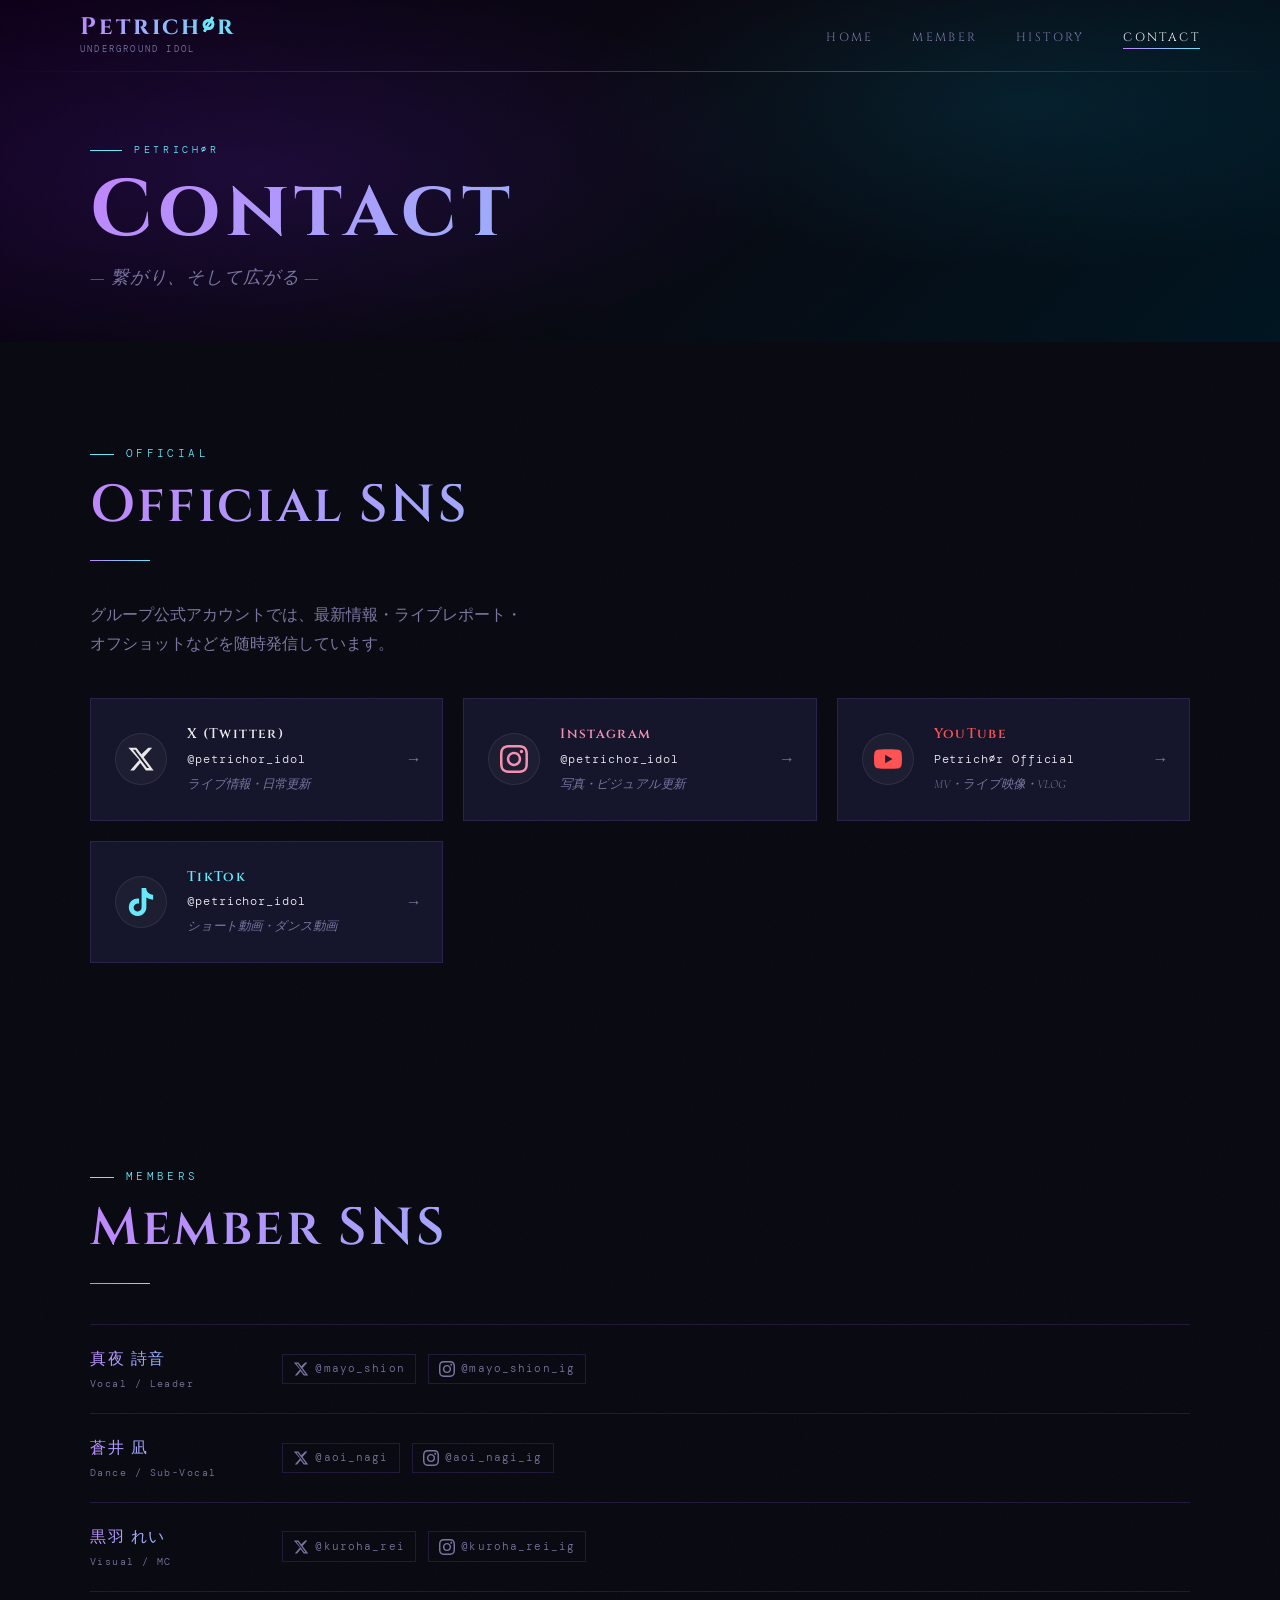
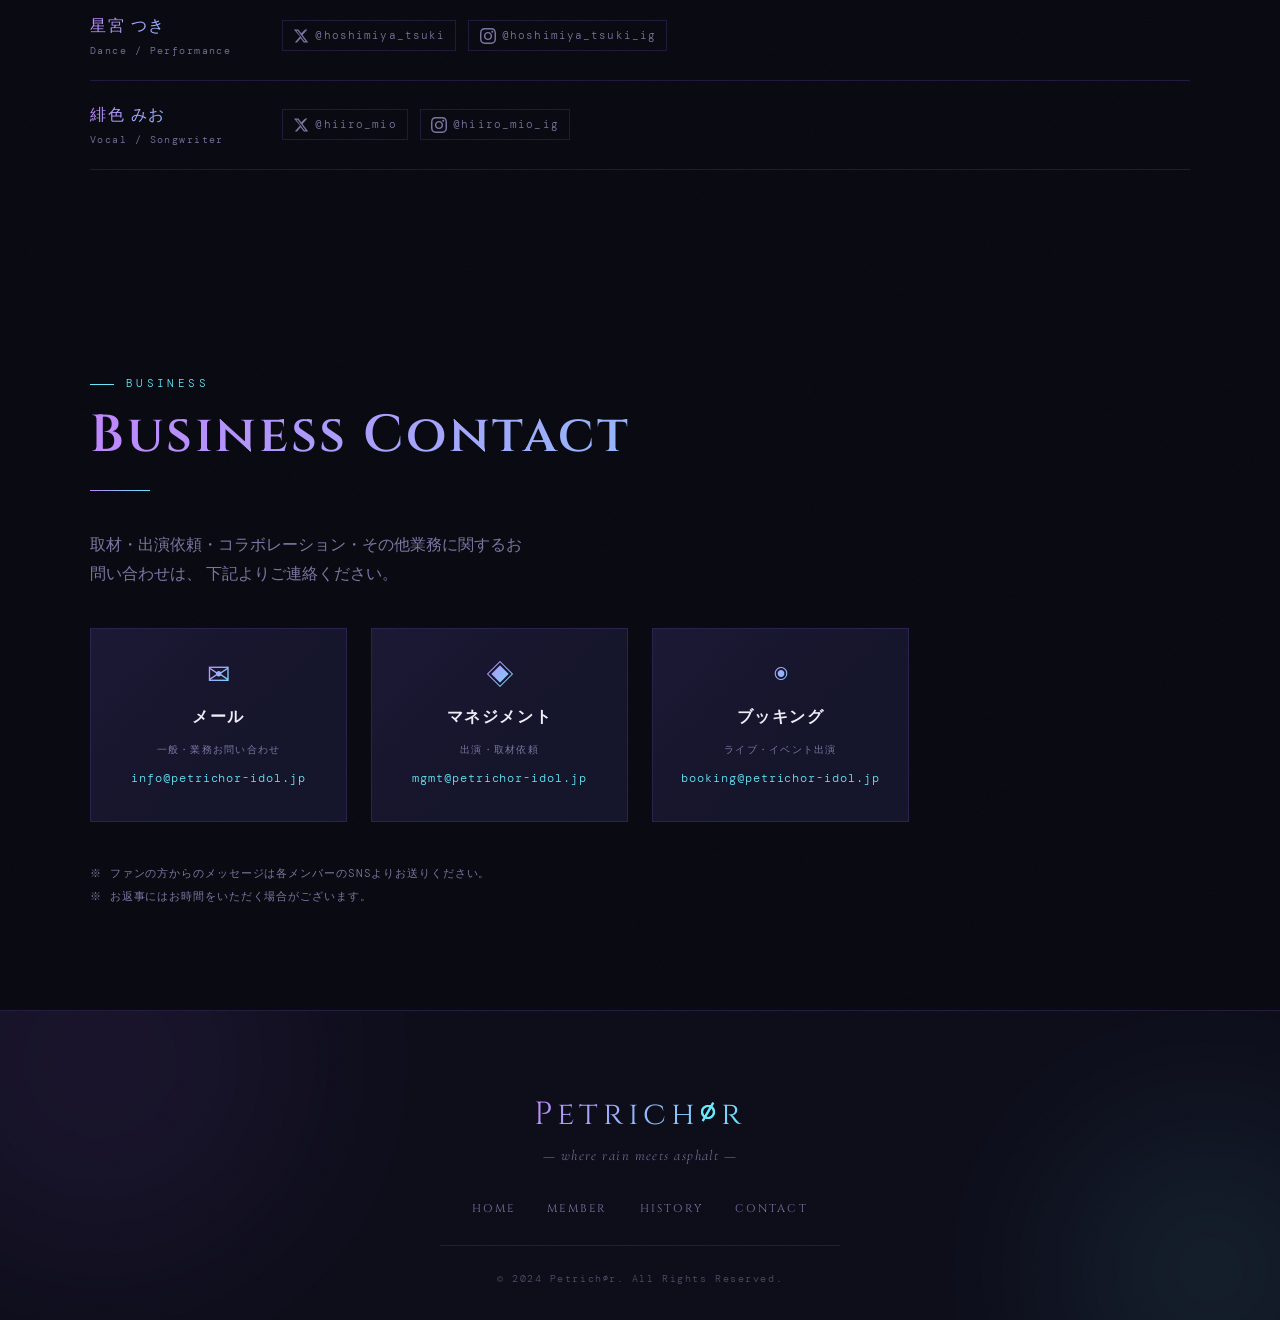
==== contact.html @ 3d7eb048 "Add files via upload" ====
<!DOCTYPE html>
<html lang="ja">
<head>
  <meta charset="UTF-8">
  <meta name="viewport" content="width=device-width, initial-scale=1.0">
  <title>CONTACT — Petrich∅r</title>
  <meta name="description" content="Petrich∅r 関係者SNS・連絡先ページ。">
  <link rel="stylesheet" href="style.css">
  <link rel="stylesheet" href="css/contact.css">
</head>
<body>

  <div id="preloader">
    <p class="preloader-logo">Petrich<span class="preloader-symbol">∅</span>r</p>
    <div class="preloader-bar-wrap"><div class="preloader-bar"></div></div>
  </div>

  <div id="scroll-progress" aria-hidden="true"></div>
  <div id="header-placeholder"></div>

  <!-- PAGE BANNER -->
  <section class="page-banner" aria-label="ページタイトル">
    <div class="page-banner-inner">
      <p class="page-banner-label">PETRICH∅R</p>
      <h1 class="page-banner-title">Contact</h1>
      <p class="page-banner-sub">— 繋がり、そして広がる —</p>
    </div>
  </section>

  <!-- ====================================================
       OFFICIAL SNS
  ===================================================== -->
  <section class="section" id="official-sns" aria-label="公式SNS">
    <div class="section-inner">
      <div class="section-label" data-reveal>OFFICIAL</div>
      <h2 class="section-title" data-reveal>Official SNS</h2>
      <div class="section-divider" data-reveal></div>
      <p class="section-desc" data-reveal>
        グループ公式アカウントでは、最新情報・ライブレポート・
        オフショットなどを随時発信しています。
      </p>

      <div class="sns-grid" data-reveal data-stagger="0.1">

        <!-- X (Twitter) -->
        <a class="sns-card sns-card--x" href="#" target="_blank" rel="noopener noreferrer"
           aria-label="公式X(Twitter)アカウントを開く" data-reveal-child>
          <div class="sns-icon">
            <svg viewBox="0 0 24 24" width="28" height="28" fill="currentColor">
              <path d="M18.244 2.25h3.308l-7.227 8.26 8.502 11.24H16.17l-4.714-6.231-5.401 6.231H2.744l7.73-8.835L1.254 2.25H8.08l4.262 5.635zm-1.161 17.52h1.833L7.084 4.126H5.117z"/>
            </svg>
          </div>
          <div class="sns-info">
            <p class="sns-platform">X (Twitter)</p>
            <p class="sns-handle">@petrichor_idol</p>
            <p class="sns-desc">ライブ情報・日常更新</p>
          </div>
          <div class="sns-arrow">→</div>
        </a>

        <!-- Instagram -->
        <a class="sns-card sns-card--ig" href="#" target="_blank" rel="noopener noreferrer"
           aria-label="公式Instagramアカウントを開く" data-reveal-child>
          <div class="sns-icon">
            <svg viewBox="0 0 24 24" width="28" height="28" fill="currentColor">
              <path d="M12 2.163c3.204 0 3.584.012 4.85.07 3.252.148 4.771 1.691 4.919 4.919.058 1.265.069 1.645.069 4.849 0 3.205-.012 3.584-.069 4.849-.149 3.225-1.664 4.771-4.919 4.919-1.266.058-1.644.07-4.85.07-3.204 0-3.584-.012-4.849-.07-3.26-.149-4.771-1.699-4.919-4.92-.058-1.265-.07-1.644-.07-4.849 0-3.204.013-3.583.07-4.849.149-3.227 1.664-4.771 4.919-4.919 1.266-.057 1.645-.069 4.849-.069zm0-2.163c-3.259 0-3.667.014-4.947.072-4.358.2-6.78 2.618-6.98 6.98-.059 1.281-.073 1.689-.073 4.948 0 3.259.014 3.668.072 4.948.2 4.358 2.618 6.78 6.98 6.98 1.281.058 1.689.072 4.948.072 3.259 0 3.668-.014 4.948-.072 4.354-.2 6.782-2.618 6.979-6.98.059-1.28.073-1.689.073-4.948 0-3.259-.014-3.667-.072-4.947-.196-4.354-2.617-6.78-6.979-6.98-1.281-.059-1.69-.073-4.949-.073zm0 5.838c-3.403 0-6.162 2.759-6.162 6.162s2.759 6.163 6.162 6.163 6.162-2.759 6.162-6.163c0-3.403-2.759-6.162-6.162-6.162zm0 10.162c-2.209 0-4-1.79-4-4 0-2.209 1.791-4 4-4s4 1.791 4 4c0 2.21-1.791 4-4 4zm6.406-11.845c-.796 0-1.441.645-1.441 1.44s.645 1.44 1.441 1.44c.795 0 1.439-.645 1.439-1.44s-.644-1.44-1.439-1.44z"/>
            </svg>
          </div>
          <div class="sns-info">
            <p class="sns-platform">Instagram</p>
            <p class="sns-handle">@petrichor_idol</p>
            <p class="sns-desc">写真・ビジュアル更新</p>
          </div>
          <div class="sns-arrow">→</div>
        </a>

        <!-- YouTube -->
        <a class="sns-card sns-card--yt" href="#" target="_blank" rel="noopener noreferrer"
           aria-label="公式YouTubeチャンネルを開く" data-reveal-child>
          <div class="sns-icon">
            <svg viewBox="0 0 24 24" width="28" height="28" fill="currentColor">
              <path d="M23.498 6.186a3.016 3.016 0 0 0-2.122-2.136C19.505 3.545 12 3.545 12 3.545s-7.505 0-9.377.505A3.017 3.017 0 0 0 .502 6.186C0 8.07 0 12 0 12s0 3.93.502 5.814a3.016 3.016 0 0 0 2.122 2.136c1.871.505 9.376.505 9.376.505s7.505 0 9.377-.505a3.015 3.015 0 0 0 2.122-2.136C24 15.93 24 12 24 12s0-3.93-.502-5.814zM9.545 15.568V8.432L15.818 12l-6.273 3.568z"/>
            </svg>
          </div>
          <div class="sns-info">
            <p class="sns-platform">YouTube</p>
            <p class="sns-handle">Petrich∅r Official</p>
            <p class="sns-desc">MV・ライブ映像・VLOG</p>
          </div>
          <div class="sns-arrow">→</div>
        </a>

        <!-- TikTok -->
        <a class="sns-card sns-card--tt" href="#" target="_blank" rel="noopener noreferrer"
           aria-label="公式TikTokアカウントを開く" data-reveal-child>
          <div class="sns-icon">
            <svg viewBox="0 0 24 24" width="28" height="28" fill="currentColor">
              <path d="M12.525.02c1.31-.02 2.61-.01 3.91-.02.08 1.53.63 3.09 1.75 4.17 1.12 1.11 2.7 1.62 4.24 1.79v4.03c-1.44-.05-2.89-.35-4.2-.97-.57-.26-1.1-.59-1.62-.93-.01 2.92.01 5.84-.02 8.75-.08 1.4-.54 2.79-1.35 3.94-1.31 1.92-3.58 3.17-5.91 3.21-1.43.08-2.86-.31-4.08-1.03-2.02-1.19-3.44-3.37-3.65-5.71-.02-.5-.03-1-.01-1.49.18-1.9 1.12-3.72 2.58-4.96 1.66-1.44 3.98-2.13 6.15-1.72.02 1.48-.04 2.96-.04 4.44-.99-.32-2.15-.23-3.02.37-.63.41-1.11 1.04-1.36 1.75-.21.51-.15 1.07-.14 1.61.24 1.64 1.82 3.02 3.5 2.87 1.12-.01 2.19-.66 2.77-1.61.19-.33.4-.67.41-1.06.1-1.79.06-3.57.07-5.36.01-4.03-.01-8.05.02-12.07z"/>
            </svg>
          </div>
          <div class="sns-info">
            <p class="sns-platform">TikTok</p>
            <p class="sns-handle">@petrichor_idol</p>
            <p class="sns-desc">ショート動画・ダンス動画</p>
          </div>
          <div class="sns-arrow">→</div>
        </a>

      </div>
    </div>
  </section>

  <!-- ====================================================
       MEMBER SNS
  ===================================================== -->
  <section class="section section--dark" id="member-sns" aria-label="メンバーSNS">
    <div class="section-inner">
      <div class="section-label" data-reveal>MEMBERS</div>
      <h2 class="section-title" data-reveal>Member SNS</h2>
      <div class="section-divider" data-reveal></div>

      <div class="member-sns-list" data-reveal data-stagger="0.07">

        <div class="member-sns-row" data-reveal-child>
          <div class="member-sns-name">
            <p class="member-sns-jp">真夜 詩音</p>
            <p class="member-sns-role font-mono text-muted">Vocal / Leader</p>
          </div>
          <div class="member-sns-links">
            <a href="#" target="_blank" rel="noopener" class="member-sns-link member-sns-link--x" aria-label="真夜詩音 X">
              <svg viewBox="0 0 24 24" width="16" height="16" fill="currentColor"><path d="M18.244 2.25h3.308l-7.227 8.26 8.502 11.24H16.17l-4.714-6.231-5.401 6.231H2.744l7.73-8.835L1.254 2.25H8.08l4.262 5.635zm-1.161 17.52h1.833L7.084 4.126H5.117z"/></svg>
              @mayo_shion
            </a>
            <a href="#" target="_blank" rel="noopener" class="member-sns-link member-sns-link--ig" aria-label="真夜詩音 Instagram">
              <svg viewBox="0 0 24 24" width="16" height="16" fill="currentColor"><path d="M12 2.163c3.204 0 3.584.012 4.85.07 3.252.148 4.771 1.691 4.919 4.919.058 1.265.069 1.645.069 4.849 0 3.205-.012 3.584-.069 4.849-.149 3.225-1.664 4.771-4.919 4.919-1.266.058-1.644.07-4.85.07-3.204 0-3.584-.012-4.849-.07-3.26-.149-4.771-1.699-4.919-4.92-.058-1.265-.07-1.644-.07-4.849 0-3.204.013-3.583.07-4.849.149-3.227 1.664-4.771 4.919-4.919 1.266-.057 1.645-.069 4.849-.069zm0-2.163c-3.259 0-3.667.014-4.947.072-4.358.2-6.78 2.618-6.98 6.98-.059 1.281-.073 1.689-.073 4.948 0 3.259.014 3.668.072 4.948.2 4.358 2.618 6.78 6.98 6.98 1.281.058 1.689.072 4.948.072 3.259 0 3.668-.014 4.948-.072 4.354-.2 6.782-2.618 6.979-6.98.059-1.28.073-1.689.073-4.948 0-3.259-.014-3.667-.072-4.947-.196-4.354-2.617-6.78-6.979-6.98-1.281-.059-1.69-.073-4.949-.073zm0 5.838c-3.403 0-6.162 2.759-6.162 6.162s2.759 6.163 6.162 6.163 6.162-2.759 6.162-6.163c0-3.403-2.759-6.162-6.162-6.162zm0 10.162c-2.209 0-4-1.79-4-4 0-2.209 1.791-4 4-4s4 1.791 4 4c0 2.21-1.791 4-4 4zm6.406-11.845c-.796 0-1.441.645-1.441 1.44s.645 1.44 1.441 1.44c.795 0 1.439-.645 1.439-1.44s-.644-1.44-1.439-1.44z"/></svg>
              @mayo_shion_ig
            </a>
          </div>
        </div>

        <div class="member-sns-row" data-reveal-child>
          <div class="member-sns-name">
            <p class="member-sns-jp">蒼井 凪</p>
            <p class="member-sns-role font-mono text-muted">Dance / Sub-Vocal</p>
          </div>
          <div class="member-sns-links">
            <a href="#" target="_blank" rel="noopener" class="member-sns-link member-sns-link--x" aria-label="蒼井凪 X">
              <svg viewBox="0 0 24 24" width="16" height="16" fill="currentColor"><path d="M18.244 2.25h3.308l-7.227 8.26 8.502 11.24H16.17l-4.714-6.231-5.401 6.231H2.744l7.73-8.835L1.254 2.25H8.08l4.262 5.635zm-1.161 17.52h1.833L7.084 4.126H5.117z"/></svg>
              @aoi_nagi
            </a>
            <a href="#" target="_blank" rel="noopener" class="member-sns-link member-sns-link--ig" aria-label="蒼井凪 Instagram">
              <svg viewBox="0 0 24 24" width="16" height="16" fill="currentColor"><path d="M12 2.163c3.204 0 3.584.012 4.85.07 3.252.148 4.771 1.691 4.919 4.919.058 1.265.069 1.645.069 4.849 0 3.205-.012 3.584-.069 4.849-.149 3.225-1.664 4.771-4.919 4.919-1.266.058-1.644.07-4.85.07-3.204 0-3.584-.012-4.849-.07-3.26-.149-4.771-1.699-4.919-4.92-.058-1.265-.07-1.644-.07-4.849 0-3.204.013-3.583.07-4.849.149-3.227 1.664-4.771 4.919-4.919 1.266-.057 1.645-.069 4.849-.069zm0-2.163c-3.259 0-3.667.014-4.947.072-4.358.2-6.78 2.618-6.98 6.98-.059 1.281-.073 1.689-.073 4.948 0 3.259.014 3.668.072 4.948.2 4.358 2.618 6.78 6.98 6.98 1.281.058 1.689.072 4.948.072 3.259 0 3.668-.014 4.948-.072 4.354-.2 6.782-2.618 6.979-6.98.059-1.28.073-1.689.073-4.948 0-3.259-.014-3.667-.072-4.947-.196-4.354-2.617-6.78-6.979-6.98-1.281-.059-1.69-.073-4.949-.073zm0 5.838c-3.403 0-6.162 2.759-6.162 6.162s2.759 6.163 6.162 6.163 6.162-2.759 6.162-6.163c0-3.403-2.759-6.162-6.162-6.162zm0 10.162c-2.209 0-4-1.79-4-4 0-2.209 1.791-4 4-4s4 1.791 4 4c0 2.21-1.791 4-4 4zm6.406-11.845c-.796 0-1.441.645-1.441 1.44s.645 1.44 1.441 1.44c.795 0 1.439-.645 1.439-1.44s-.644-1.44-1.439-1.44z"/></svg>
              @aoi_nagi_ig
            </a>
          </div>
        </div>

        <div class="member-sns-row" data-reveal-child>
          <div class="member-sns-name">
            <p class="member-sns-jp">黒羽 れい</p>
            <p class="member-sns-role font-mono text-muted">Visual / MC</p>
          </div>
          <div class="member-sns-links">
            <a href="#" target="_blank" rel="noopener" class="member-sns-link member-sns-link--x" aria-label="黒羽れい X">
              <svg viewBox="0 0 24 24" width="16" height="16" fill="currentColor"><path d="M18.244 2.25h3.308l-7.227 8.26 8.502 11.24H16.17l-4.714-6.231-5.401 6.231H2.744l7.73-8.835L1.254 2.25H8.08l4.262 5.635zm-1.161 17.52h1.833L7.084 4.126H5.117z"/></svg>
              @kuroha_rei
            </a>
            <a href="#" target="_blank" rel="noopener" class="member-sns-link member-sns-link--ig" aria-label="黒羽れい Instagram">
              <svg viewBox="0 0 24 24" width="16" height="16" fill="currentColor"><path d="M12 2.163c3.204 0 3.584.012 4.85.07 3.252.148 4.771 1.691 4.919 4.919.058 1.265.069 1.645.069 4.849 0 3.205-.012 3.584-.069 4.849-.149 3.225-1.664 4.771-4.919 4.919-1.266.058-1.644.07-4.85.07-3.204 0-3.584-.012-4.849-.07-3.26-.149-4.771-1.699-4.919-4.92-.058-1.265-.07-1.644-.07-4.849 0-3.204.013-3.583.07-4.849.149-3.227 1.664-4.771 4.919-4.919 1.266-.057 1.645-.069 4.849-.069zm0-2.163c-3.259 0-3.667.014-4.947.072-4.358.2-6.78 2.618-6.98 6.98-.059 1.281-.073 1.689-.073 4.948 0 3.259.014 3.668.072 4.948.2 4.358 2.618 6.78 6.98 6.98 1.281.058 1.689.072 4.948.072 3.259 0 3.668-.014 4.948-.072 4.354-.2 6.782-2.618 6.979-6.98.059-1.28.073-1.689.073-4.948 0-3.259-.014-3.667-.072-4.947-.196-4.354-2.617-6.78-6.979-6.98-1.281-.059-1.69-.073-4.949-.073zm0 5.838c-3.403 0-6.162 2.759-6.162 6.162s2.759 6.163 6.162 6.163 6.162-2.759 6.162-6.163c0-3.403-2.759-6.162-6.162-6.162zm0 10.162c-2.209 0-4-1.79-4-4 0-2.209 1.791-4 4-4s4 1.791 4 4c0 2.21-1.791 4-4 4zm6.406-11.845c-.796 0-1.441.645-1.441 1.44s.645 1.44 1.441 1.44c.795 0 1.439-.645 1.439-1.44s-.644-1.44-1.439-1.44z"/></svg>
              @kuroha_rei_ig
            </a>
          </div>
        </div>

        <div class="member-sns-row" data-reveal-child>
          <div class="member-sns-name">
            <p class="member-sns-jp">星宮 つき</p>
            <p class="member-sns-role font-mono text-muted">Dance / Performance</p>
          </div>
          <div class="member-sns-links">
            <a href="#" target="_blank" rel="noopener" class="member-sns-link member-sns-link--x" aria-label="星宮つき X">
              <svg viewBox="0 0 24 24" width="16" height="16" fill="currentColor"><path d="M18.244 2.25h3.308l-7.227 8.26 8.502 11.24H16.17l-4.714-6.231-5.401 6.231H2.744l7.73-8.835L1.254 2.25H8.08l4.262 5.635zm-1.161 17.52h1.833L7.084 4.126H5.117z"/></svg>
              @hoshimiya_tsuki
            </a>
            <a href="#" target="_blank" rel="noopener" class="member-sns-link member-sns-link--ig" aria-label="星宮つき Instagram">
              <svg viewBox="0 0 24 24" width="16" height="16" fill="currentColor"><path d="M12 2.163c3.204 0 3.584.012 4.85.07 3.252.148 4.771 1.691 4.919 4.919.058 1.265.069 1.645.069 4.849 0 3.205-.012 3.584-.069 4.849-.149 3.225-1.664 4.771-4.919 4.919-1.266.058-1.644.07-4.85.07-3.204 0-3.584-.012-4.849-.07-3.26-.149-4.771-1.699-4.919-4.92-.058-1.265-.07-1.644-.07-4.849 0-3.204.013-3.583.07-4.849.149-3.227 1.664-4.771 4.919-4.919 1.266-.057 1.645-.069 4.849-.069zm0-2.163c-3.259 0-3.667.014-4.947.072-4.358.2-6.78 2.618-6.98 6.98-.059 1.281-.073 1.689-.073 4.948 0 3.259.014 3.668.072 4.948.2 4.358 2.618 6.78 6.98 6.98 1.281.058 1.689.072 4.948.072 3.259 0 3.668-.014 4.948-.072 4.354-.2 6.782-2.618 6.979-6.98.059-1.28.073-1.689.073-4.948 0-3.259-.014-3.667-.072-4.947-.196-4.354-2.617-6.78-6.979-6.98-1.281-.059-1.69-.073-4.949-.073zm0 5.838c-3.403 0-6.162 2.759-6.162 6.162s2.759 6.163 6.162 6.163 6.162-2.759 6.162-6.163c0-3.403-2.759-6.162-6.162-6.162zm0 10.162c-2.209 0-4-1.79-4-4 0-2.209 1.791-4 4-4s4 1.791 4 4c0 2.21-1.791 4-4 4zm6.406-11.845c-.796 0-1.441.645-1.441 1.44s.645 1.44 1.441 1.44c.795 0 1.439-.645 1.439-1.44s-.644-1.44-1.439-1.44z"/></svg>
              @hoshimiya_tsuki_ig
            </a>
          </div>
        </div>

        <div class="member-sns-row" data-reveal-child>
          <div class="member-sns-name">
            <p class="member-sns-jp">緋色 みお</p>
            <p class="member-sns-role font-mono text-muted">Vocal / Songwriter</p>
          </div>
          <div class="member-sns-links">
            <a href="#" target="_blank" rel="noopener" class="member-sns-link member-sns-link--x" aria-label="緋色みお X">
              <svg viewBox="0 0 24 24" width="16" height="16" fill="currentColor"><path d="M18.244 2.25h3.308l-7.227 8.26 8.502 11.24H16.17l-4.714-6.231-5.401 6.231H2.744l7.73-8.835L1.254 2.25H8.08l4.262 5.635zm-1.161 17.52h1.833L7.084 4.126H5.117z"/></svg>
              @hiiro_mio
            </a>
            <a href="#" target="_blank" rel="noopener" class="member-sns-link member-sns-link--ig" aria-label="緋色みお Instagram">
              <svg viewBox="0 0 24 24" width="16" height="16" fill="currentColor"><path d="M12 2.163c3.204 0 3.584.012 4.85.07 3.252.148 4.771 1.691 4.919 4.919.058 1.265.069 1.645.069 4.849 0 3.205-.012 3.584-.069 4.849-.149 3.225-1.664 4.771-4.919 4.919-1.266.058-1.644.07-4.85.07-3.204 0-3.584-.012-4.849-.07-3.26-.149-4.771-1.699-4.919-4.92-.058-1.265-.07-1.644-.07-4.849 0-3.204.013-3.583.07-4.849.149-3.227 1.664-4.771 4.919-4.919 1.266-.057 1.645-.069 4.849-.069zm0-2.163c-3.259 0-3.667.014-4.947.072-4.358.2-6.78 2.618-6.98 6.98-.059 1.281-.073 1.689-.073 4.948 0 3.259.014 3.668.072 4.948.2 4.358 2.618 6.78 6.98 6.98 1.281.058 1.689.072 4.948.072 3.259 0 3.668-.014 4.948-.072 4.354-.2 6.782-2.618 6.979-6.98.059-1.28.073-1.689.073-4.948 0-3.259-.014-3.667-.072-4.947-.196-4.354-2.617-6.78-6.979-6.98-1.281-.059-1.69-.073-4.949-.073zm0 5.838c-3.403 0-6.162 2.759-6.162 6.162s2.759 6.163 6.162 6.163 6.162-2.759 6.162-6.163c0-3.403-2.759-6.162-6.162-6.162zm0 10.162c-2.209 0-4-1.79-4-4 0-2.209 1.791-4 4-4s4 1.791 4 4c0 2.21-1.791 4-4 4zm6.406-11.845c-.796 0-1.441.645-1.441 1.44s.645 1.44 1.441 1.44c.795 0 1.439-.645 1.439-1.44s-.644-1.44-1.439-1.44z"/></svg>
              @hiiro_mio_ig
            </a>
          </div>
        </div>

      </div>
    </div>
  </section>

  <!-- ====================================================
       BUSINESS CONTACT
  ===================================================== -->
  <section class="section" id="business" aria-label="関係者・業務連絡">
    <div class="section-inner">
      <div class="section-label" data-reveal>BUSINESS</div>
      <h2 class="section-title" data-reveal>Business Contact</h2>
      <div class="section-divider" data-reveal></div>
      <p class="section-desc" data-reveal>
        取材・出演依頼・コラボレーション・その他業務に関するお問い合わせは、
        下記よりご連絡ください。
      </p>

      <div class="contact-cards" data-reveal data-stagger="0.1">

        <div class="contact-card card" data-reveal-child>
          <div class="contact-card-icon" aria-hidden="true">✉</div>
          <h3 class="contact-card-title">メール</h3>
          <p class="contact-card-label font-mono text-muted">一般・業務お問い合わせ</p>
          <a href="mailto:info@petrichor-idol.jp" class="contact-card-value">
            info@petrichor-idol.jp
          </a>
        </div>

        <div class="contact-card card" data-reveal-child>
          <div class="contact-card-icon" aria-hidden="true">◈</div>
          <h3 class="contact-card-title">マネジメント</h3>
          <p class="contact-card-label font-mono text-muted">出演・取材依頼</p>
          <a href="mailto:mgmt@petrichor-idol.jp" class="contact-card-value">
            mgmt@petrichor-idol.jp
          </a>
        </div>

        <div class="contact-card card" data-reveal-child>
          <div class="contact-card-icon" aria-hidden="true">◉</div>
          <h3 class="contact-card-title">ブッキング</h3>
          <p class="contact-card-label font-mono text-muted">ライブ・イベント出演</p>
          <a href="mailto:booking@petrichor-idol.jp" class="contact-card-value">
            booking@petrichor-idol.jp
          </a>
        </div>

      </div>

      <p class="contact-note text-muted font-mono" data-reveal>
        ※ ファンの方からのメッセージは各メンバーのSNSよりお送りください。<br>
        ※ お返事にはお時間をいただく場合がございます。
      </p>
    </div>
  </section>

  <!-- Footer -->
  <div id="footer-placeholder"></div>
  <button id="back-to-top" aria-label="ページ上部へ戻る">↑</button>
  <script type="module" src="js/main.js"></script>
</body>
</html>
---- style.css ----
/* ============================================================
   Petrich∅r — Global Styles
   style.css
   ============================================================ */

/* ── Google Fonts ─────────────────────────────────────────── */
@import url('https://fonts.googleapis.com/css2?family=Cinzel:wght@400;600;700&family=Cormorant+Garamond:ital,wght@0,300;0,400;0,600;1,300;1,400&family=DM+Mono:ital,wght@0,300;0,400;1,300&display=swap');

/* ── CSS Variables ────────────────────────────────────────── */
:root {
  /* Colors */
  --clr-bg:         #080810;
  --clr-bg-2:       #0d0d1a;
  --clr-bg-3:       #11111f;
  --clr-surface:    #14142a;
  --clr-surface-2:  #1a1a33;
  --clr-border:     rgba(120, 80, 200, 0.22);
  --clr-border-2:   rgba(100, 200, 255, 0.18);

  --clr-purple:     #9b5de5;
  --clr-purple-lt:  #c084fc;
  --clr-purple-dk:  #6d28d9;
  --clr-cyan:       #67e8f9;
  --clr-cyan-dk:    #0891b2;
  --clr-cyan-lt:    #a5f3fc;
  --clr-black:      #000007;
  --clr-white:      #f0eef8;
  --clr-muted:      #7876a0;

  /* Gradients */
  --grad-hero:      linear-gradient(135deg, #0d0018 0%, #080810 50%, #001520 100%);
  --grad-purple:    linear-gradient(135deg, var(--clr-purple-dk), var(--clr-purple));
  --grad-cyan:      linear-gradient(135deg, var(--clr-cyan-dk), var(--clr-cyan));
  --grad-text:      linear-gradient(135deg, var(--clr-purple-lt) 0%, var(--clr-cyan) 100%);

  /* Typography */
  --font-display:   'Cinzel', serif;
  --font-body:      'Cormorant Garamond', serif;
  --font-mono:      'DM Mono', monospace;

  /* Spacing */
  --header-h:       72px;
  --section-py:     clamp(3rem, 8vw, 7rem);

  /* Transitions */
  --ease-out-expo:  cubic-bezier(0.16, 1, 0.3, 1);
  --ease-in-out:    cubic-bezier(0.4, 0, 0.2, 1);

  /* Shadows */
  --shadow-purple:  0 0 30px rgba(155, 93, 229, 0.25);
  --shadow-cyan:    0 0 30px rgba(103, 232, 249, 0.2);
  --shadow-card:    0 8px 40px rgba(0, 0, 0, 0.6);
}

/* ── Reset ────────────────────────────────────────────────── */
*, *::before, *::after { box-sizing: border-box; margin: 0; padding: 0; }
html { scroll-behavior: smooth; font-size: 16px; }
body {
  background-color: var(--clr-bg);
  color: var(--clr-white);
  font-family: var(--font-body);
  font-size: clamp(1rem, 1.1vw, 1.15rem);
  font-weight: 300;
  line-height: 1.75;
  overflow-x: hidden;
  min-height: 100vh;
}
img { display: block; max-width: 100%; height: auto; }
a { color: inherit; text-decoration: none; }
ul { list-style: none; }
button { cursor: pointer; border: none; background: none; font: inherit; }

/* ── Preloader ────────────────────────────────────────────── */
#preloader {
  position: fixed; inset: 0; z-index: 10000;
  background: var(--clr-black);
  display: flex; flex-direction: column;
  align-items: center; justify-content: center;
  transition: opacity 0.6s var(--ease-out-expo), visibility 0.6s;
}
#preloader.preloader--hidden { opacity: 0; visibility: hidden; }

.preloader-logo {
  font-family: var(--font-display);
  font-size: clamp(2rem, 6vw, 3.5rem);
  letter-spacing: 0.15em;
  background: var(--grad-text);
  -webkit-background-clip: text;
  -webkit-text-fill-color: transparent;
  background-clip: text;
  animation: preloader-pulse 1.5s ease-in-out infinite;
}
.preloader-bar-wrap {
  margin-top: 2rem;
  width: 180px; height: 2px;
  background: rgba(255,255,255,0.08);
  border-radius: 99px;
  overflow: hidden;
}
.preloader-bar {
  height: 100%;
  background: var(--grad-text);
  animation: preloader-load 0.9s var(--ease-out-expo) forwards;
}
/* ∅ シンボルを cyan で確実に表示（-webkit-text-fill-color の上書き） */
.preloader-symbol {
  -webkit-text-fill-color: var(--clr-cyan);
  color: var(--clr-cyan);
}

@keyframes preloader-pulse {
  0%, 100% { opacity: 1; }
  50% { opacity: 0.5; }
}
@keyframes preloader-load {
  from { width: 0; } to { width: 100%; }
}

/* ── Scroll Progress Bar ──────────────────────────────────── */
#scroll-progress {
  position: fixed; top: 0; left: 0; z-index: 10001;
  height: 2px; width: 0;
  background: var(--grad-text);
  transition: width 0.1s linear;
}

/* ── Cursor Glow ──────────────────────────────────────────── */
.cursor-glow {
  position: fixed; top: 0; left: 0; z-index: 9997;
  width: 320px; height: 320px;
  border-radius: 50%;
  background: radial-gradient(circle, rgba(155,93,229,0.08) 0%, transparent 70%);
  pointer-events: none;
  margin-left: -160px; margin-top: -160px;
  transition: width 0.3s, height 0.3s;
}
.cursor-glow--expand {
  width: 480px; height: 480px;
  margin-left: -240px; margin-top: -240px;
  background: radial-gradient(circle, rgba(103,232,249,0.07) 0%, transparent 70%);
}

/* ── Header ───────────────────────────────────────────────── */
.site-header {
  position: fixed; top: 0; left: 0; right: 0; z-index: 1000;
  height: var(--header-h);
  transition: background 0.4s, box-shadow 0.4s, transform 0.4s var(--ease-out-expo);
}
.site-header.header--scrolled {
  background: rgba(8, 8, 16, 0.88);
  backdrop-filter: blur(16px);
  -webkit-backdrop-filter: blur(16px);
  box-shadow: 0 1px 0 var(--clr-border), var(--shadow-purple);
}
.site-header.header--hidden {
  transform: translateY(-100%);
}
.header-inner {
  max-width: 1200px; margin: 0 auto;
  height: 100%;
  padding: 0 clamp(1.25rem, 4vw, 2.5rem);
  display: flex; align-items: center; gap: 2rem;
}
.header-logo { flex-shrink: 0; }
.logo-link { display: flex; flex-direction: column; }
.logo-text {
  font-family: var(--font-display);
  font-size: 1.5rem;
  font-weight: 700;
  letter-spacing: 0.12em;
  background: var(--grad-text);
  -webkit-background-clip: text;
  -webkit-text-fill-color: transparent;
  background-clip: text;
  line-height: 1;
}
.logo-symbol { -webkit-text-fill-color: var(--clr-cyan); }
.logo-tagline {
  font-family: var(--font-mono);
  font-size: 0.55rem;
  letter-spacing: 0.25em;
  color: var(--clr-muted);
  text-transform: uppercase;
  margin-top: 3px;
}

/* Nav */
.site-nav { margin-left: auto; }
.nav-list { display: flex; align-items: center; gap: clamp(1.5rem, 3vw, 2.5rem); }
.nav-link {
  font-family: var(--font-display);
  font-size: 0.75rem;
  letter-spacing: 0.2em;
  color: var(--clr-muted);
  position: relative;
  transition: color 0.3s;
}
.nav-link::after {
  content: '';
  position: absolute; bottom: -4px; left: 0;
  width: 0; height: 1px;
  background: var(--grad-text);
  transition: width 0.35s var(--ease-out-expo);
}
.nav-link:hover, .nav-link--active { color: var(--clr-white); }
.nav-link:hover::after, .nav-link--active::after { width: 100%; }

/* Hamburger */
.nav-toggle {
  display: none;
  flex-direction: column;
  gap: 5px; padding: 8px;
  margin-left: auto;
}
.hamburger-line {
  display: block; width: 24px; height: 1.5px;
  background: var(--clr-purple-lt);
  transition: transform 0.35s var(--ease-out-expo), opacity 0.3s;
}
.nav-toggle--active .hamburger-line:nth-child(1) { transform: translateY(6.5px) rotate(45deg); }
.nav-toggle--active .hamburger-line:nth-child(2) { opacity: 0; }
.nav-toggle--active .hamburger-line:nth-child(3) { transform: translateY(-6.5px) rotate(-45deg); }

/* Header decorative line */
.header-line {
  position: absolute; bottom: 0; left: 0; right: 0; height: 1px;
  overflow: hidden;
}
.header-line-inner {
  height: 100%;
  background: linear-gradient(90deg, transparent, var(--clr-purple), var(--clr-cyan), transparent);
  opacity: 0.3;
}

/* Nav overlay (mobile) */
.nav-overlay {
  display: none;
  position: fixed; inset: 0; z-index: 998;
  background: rgba(0,0,0,0.6);
  opacity: 0; transition: opacity 0.3s;
}
.nav-overlay--active { opacity: 1; }

/* ── Page Body Padding ────────────────────────────────────── */
.page-body { padding-top: var(--header-h); }

/* ── Section Basics ───────────────────────────────────────── */
.section {
  padding: var(--section-py) clamp(1.25rem, 5vw, 3rem);
  position: relative;
}
.section-inner { max-width: 1100px; margin: 0 auto; }
.section-label {
  font-family: var(--font-mono);
  font-size: 0.7rem;
  letter-spacing: 0.3em;
  color: var(--clr-cyan);
  text-transform: uppercase;
  margin-bottom: 0.75rem;
  display: flex; align-items: center; gap: 0.75rem;
}
.section-label::before {
  content: '';
  display: block; width: 24px; height: 1px;
  background: var(--clr-cyan);
}
.section-title {
  font-family: var(--font-display);
  font-size: clamp(2rem, 4.5vw, 3.25rem);
  font-weight: 600;
  letter-spacing: 0.05em;
  line-height: 1.15;
  background: var(--grad-text);
  -webkit-background-clip: text;
  -webkit-text-fill-color: transparent;
  background-clip: text;
  margin-bottom: 1rem;
}
.section-divider {
  width: 60px; height: 1px;
  background: var(--grad-text);
  margin: 1.5rem 0 2.5rem;
}
.section-desc {
  font-size: clamp(1rem, 1.2vw, 1.1rem);
  color: var(--clr-muted);
  max-width: 55ch;
  line-height: 1.8;
}

/* ── Scroll Reveal ────────────────────────────────────────── */
[data-reveal] {
  opacity: 0;
  transform: translateY(28px);
  transition: opacity 0.8s var(--ease-out-expo), transform 0.8s var(--ease-out-expo);
}
[data-reveal].revealed { opacity: 1; transform: none; }
[data-reveal-child] {
  opacity: 0;
  transform: translateY(20px);
  transition: opacity 0.7s var(--ease-out-expo), transform 0.7s var(--ease-out-expo);
}
[data-reveal-child].revealed { opacity: 1; transform: none; }

/* ── Glitch Effect ────────────────────────────────────────── */
[data-glitch] {
  position: relative;
}
[data-glitch]::before, [data-glitch]::after {
  content: attr(data-text);
  position: absolute; inset: 0;
  /* 疑似要素には background-clip テキスト色を上書きして単色で表示 */
  -webkit-text-fill-color: initial;
  background: none;
  clip-path: polygon(0 0, 100% 0, 100% 35%, 0 35%);
}
[data-glitch]::before {
  animation: glitch-a 3.5s infinite linear;
  color: var(--clr-cyan);
  -webkit-text-fill-color: var(--clr-cyan);
  left: 2px;
}
[data-glitch]::after {
  animation: glitch-b 3.5s infinite linear;
  color: var(--clr-purple);
  -webkit-text-fill-color: var(--clr-purple);
  left: -2px;
  clip-path: polygon(0 60%, 100% 60%, 100% 100%, 0 100%);
}
@keyframes glitch-a {
  0%, 90%, 100% { transform: none; opacity: 0; }
  92% { transform: skew(-3deg) translateX(4px); opacity: 0.8; }
  94% { transform: skew(2deg) translateX(-2px); opacity: 0.6; }
  96% { transform: none; opacity: 0; }
}
@keyframes glitch-b {
  0%, 90%, 100% { transform: none; opacity: 0; }
  91% { transform: skew(4deg) translateX(-4px); opacity: 0.7; }
  93% { transform: skew(-2deg) translateX(2px); opacity: 0.5; }
  95% { transform: none; opacity: 0; }
}

/* ── Page Transition ──────────────────────────────────────── */
.page-transitioning {
  animation: page-out 0.4s var(--ease-in-out) forwards;
}
@keyframes page-out {
  to { opacity: 0; transform: translateY(-12px); }
}
body { animation: page-in 0.5s var(--ease-out-expo) both; }
@keyframes page-in {
  from { opacity: 0; transform: translateY(16px); }
  to { opacity: 1; transform: none; }
}

/* ── Button ───────────────────────────────────────────────── */
.btn {
  display: inline-flex; align-items: center; gap: 0.5rem;
  font-family: var(--font-display);
  font-size: 0.75rem;
  letter-spacing: 0.2em;
  text-transform: uppercase;
  padding: 0.85rem 2rem;
  border: 1px solid var(--clr-border);
  position: relative; overflow: hidden;
  transition: color 0.35s, border-color 0.35s;
}
.btn::before {
  content: '';
  position: absolute; inset: 0;
  background: var(--grad-purple);
  transform: translateX(-101%);
  transition: transform 0.4s var(--ease-out-expo);
  z-index: -1;
}
.btn:hover { color: #fff; border-color: var(--clr-purple); }
.btn:hover::before { transform: none; }

/* ── Footer ───────────────────────────────────────────────── */
.site-footer {
  background: var(--clr-bg-2);
  border-top: 1px solid var(--clr-border);
  padding: clamp(3rem, 6vw, 5rem) clamp(1.25rem, 5vw, 3rem) 2rem;
  position: relative; overflow: hidden;
}
.footer-bg-decor { position: absolute; inset: 0; pointer-events: none; }
.footer-circle {
  position: absolute; border-radius: 50%;
  filter: blur(80px); opacity: 0.08;
}
.footer-circle--1 {
  width: 400px; height: 400px;
  background: var(--clr-purple);
  top: -150px; left: -100px;
}
.footer-circle--2 {
  width: 300px; height: 300px;
  background: var(--clr-cyan);
  bottom: -100px; right: -80px;
}
.footer-inner {
  max-width: 1100px; margin: 0 auto;
  display: flex; flex-direction: column; align-items: center;
  gap: 1.5rem; text-align: center; position: relative;
}
.footer-logo-text {
  font-family: var(--font-display);
  font-size: 2rem;
  letter-spacing: 0.15em;
  background: var(--grad-text);
  -webkit-background-clip: text;
  -webkit-text-fill-color: transparent;
  background-clip: text;
}
.footer-tagline {
  font-family: var(--font-body);
  font-style: italic;
  font-size: 0.9rem;
  color: var(--clr-muted);
  letter-spacing: 0.1em;
}
.footer-nav-list {
  display: flex; flex-wrap: wrap; justify-content: center; gap: 0.5rem 2rem;
}
.footer-nav-link {
  font-family: var(--font-display);
  font-size: 0.7rem;
  letter-spacing: 0.2em;
  color: var(--clr-muted);
  transition: color 0.3s;
}
.footer-nav-link:hover { color: var(--clr-cyan); }
.footer-divider {
  width: 100%; max-width: 400px; height: 1px;
  background: var(--clr-border);
}
.footer-copy {
  font-family: var(--font-mono);
  font-size: 0.65rem;
  letter-spacing: 0.15em;
  color: var(--clr-muted);
  opacity: 0.6;
}

/* ── Back to Top ──────────────────────────────────────────── */
#back-to-top {
  position: fixed; bottom: 2rem; right: 1.5rem; z-index: 500;
  width: 44px; height: 44px;
  border: 1px solid var(--clr-border);
  background: rgba(20,20,42,0.8);
  backdrop-filter: blur(8px);
  display: flex; align-items: center; justify-content: center;
  font-size: 1.1rem; color: var(--clr-muted);
  opacity: 0; pointer-events: none;
  transition: opacity 0.35s, color 0.3s, border-color 0.3s, transform 0.3s;
  transform: translateY(8px);
}
#back-to-top.back-to-top--visible {
  opacity: 1; pointer-events: auto; transform: none;
}
#back-to-top:hover { color: var(--clr-cyan); border-color: var(--clr-cyan); }

/* ── Page Header Banner ───────────────────────────────────── */
.page-banner {
  min-height: 38vh;
  display: flex; align-items: flex-end;
  padding: clamp(3rem, 8vw, 6rem) clamp(1.25rem, 5vw, 3rem) clamp(2rem, 4vw, 3rem);
  background: var(--grad-hero);
  position: relative; overflow: hidden;
}
.page-banner::before {
  content: '';
  position: absolute; inset: 0;
  background:
    radial-gradient(ellipse 60% 80% at 20% 50%, rgba(109,40,217,0.18) 0%, transparent 70%),
    radial-gradient(ellipse 50% 70% at 80% 30%, rgba(8,145,178,0.14) 0%, transparent 70%);
}
.page-banner-inner { max-width: 1100px; margin: 0 auto; width: 100%; position: relative; }
.page-banner-label {
  font-family: var(--font-mono);
  font-size: 0.65rem;
  letter-spacing: 0.35em;
  color: var(--clr-cyan);
  text-transform: uppercase;
  margin-bottom: 0.75rem;
  display: flex; align-items: center; gap: 0.75rem;
}
.page-banner-label::before {
  content: ''; display: block;
  width: 32px; height: 1px; background: var(--clr-cyan);
}
.page-banner-title {
  font-family: var(--font-display);
  font-size: clamp(2.5rem, 7vw, 5rem);
  font-weight: 700;
  letter-spacing: 0.08em;
  line-height: 1;
  background: var(--grad-text);
  -webkit-background-clip: text;
  -webkit-text-fill-color: transparent;
  background-clip: text;
}
.page-banner-sub {
  font-family: var(--font-body);
  font-style: italic;
  font-size: clamp(0.9rem, 1.5vw, 1.1rem);
  color: var(--clr-muted);
  margin-top: 0.75rem;
  letter-spacing: 0.05em;
}

/* ── Card ─────────────────────────────────────────────────── */
.card {
  background: var(--clr-surface);
  border: 1px solid var(--clr-border);
  padding: 2rem;
  position: relative;
  overflow: hidden;
  transition: border-color 0.35s, box-shadow 0.35s, transform 0.35s var(--ease-out-expo);
}
.card::before {
  content: '';
  position: absolute; inset: 0;
  background: linear-gradient(135deg, rgba(155,93,229,0.05), transparent 60%);
  pointer-events: none;
}
.card:hover {
  border-color: var(--clr-purple);
  box-shadow: var(--shadow-purple);
  transform: translateY(-4px);
}

/* ── Responsive ───────────────────────────────────────────── */
@media (max-width: 768px) {
  .nav-toggle { display: flex; }
  .site-nav {
    position: fixed;
    top: 0; right: 0; bottom: 0;
    width: min(300px, 80vw);
    background: rgba(13,13,26,0.97);
    backdrop-filter: blur(20px);
    padding: calc(var(--header-h) + 2rem) 2rem 2rem;
    transform: translateX(100%);
    transition: transform 0.4s var(--ease-out-expo);
    z-index: 999;
    border-left: 1px solid var(--clr-border);
  }
  .site-nav.site-nav--open { transform: none; }
  .nav-list { flex-direction: column; align-items: flex-start; gap: 1rem; }
  .nav-link {
    font-size: 1rem;
    letter-spacing: 0.15em;
    color: var(--clr-white);
    padding: 0.5rem 0;
  }
  .nav-overlay { display: block; pointer-events: none; }
  .nav-overlay--active { pointer-events: auto; }
  body.nav-open { overflow: hidden; }
}

/* ── Shared Keyframes ─────────────────────────────────────── */
@keyframes ring-spin {
  to { transform: rotate(360deg); }
}

/* ── Utilities ────────────────────────────────────────────── */
.text-gradient {
  background: var(--grad-text);
  -webkit-background-clip: text;
  -webkit-text-fill-color: transparent;
  background-clip: text;
}
.font-mono { font-family: var(--font-mono); }
.font-display { font-family: var(--font-display); }
.text-muted { color: var(--clr-muted); }
.visually-hidden {
  position: absolute; width: 1px; height: 1px;
  clip: rect(0 0 0 0); overflow: hidden;
}
---- css/contact.css ----
/* ============================================================
   Petrich∅r — Contact Page Styles
   css/contact.css
   ============================================================ */

/* ── Official SNS Grid ────────────────────────────────────── */
.sns-grid {
  display: grid;
  grid-template-columns: repeat(auto-fill, minmax(min(280px, 100%), 1fr));
  gap: 1.25rem;
  margin-top: 2.5rem;
}

.sns-card {
  display: flex;
  align-items: center;
  gap: 1.25rem;
  padding: 1.5rem;
  background: var(--clr-surface);
  border: 1px solid var(--clr-border);
  position: relative;
  overflow: hidden;
  transition: transform 0.35s var(--ease-out-expo), border-color 0.35s, box-shadow 0.35s;
}
.sns-card::before {
  content: '';
  position: absolute; inset: 0;
  opacity: 0;
  transition: opacity 0.35s;
}
.sns-card:hover {
  transform: translateY(-4px);
  box-shadow: var(--shadow-card);
}
.sns-card:hover::before { opacity: 1; }

/* Platform-specific accents */
.sns-card--x { --sns-clr: #e7e7e7; }
.sns-card--x::before { background: linear-gradient(135deg, rgba(200,200,200,0.06), transparent); }
.sns-card--x:hover { border-color: rgba(200,200,200,0.4); }

.sns-card--ig { --sns-clr: #f48fb1; }
.sns-card--ig::before { background: linear-gradient(135deg, rgba(244,143,177,0.07), transparent); }
.sns-card--ig:hover { border-color: rgba(244,143,177,0.4); }

.sns-card--yt { --sns-clr: #ff5252; }
.sns-card--yt::before { background: linear-gradient(135deg, rgba(255,82,82,0.07), transparent); }
.sns-card--yt:hover { border-color: rgba(255,82,82,0.4); }

.sns-card--tt { --sns-clr: var(--clr-cyan); }
.sns-card--tt::before { background: linear-gradient(135deg, rgba(103,232,249,0.07), transparent); }
.sns-card--tt:hover { border-color: var(--clr-cyan-dk); box-shadow: var(--shadow-cyan); }

.sns-icon {
  width: 52px; height: 52px;
  border-radius: 50%;
  background: rgba(255,255,255,0.04);
  border: 1px solid rgba(255,255,255,0.08);
  display: flex; align-items: center; justify-content: center;
  color: var(--sns-clr, var(--clr-purple-lt));
  flex-shrink: 0;
}

.sns-info { flex: 1; min-width: 0; }
.sns-platform {
  font-family: var(--font-display);
  font-size: 0.85rem;
  letter-spacing: 0.1em;
  color: var(--sns-clr, var(--clr-white));
  font-weight: 600;
}
.sns-handle {
  font-family: var(--font-mono);
  font-size: 0.72rem;
  letter-spacing: 0.08em;
  color: var(--clr-white);
  margin: 0.2rem 0;
}
.sns-desc {
  font-size: 0.78rem;
  color: var(--clr-muted);
  font-style: italic;
}

.sns-arrow {
  font-family: var(--font-mono);
  color: var(--clr-muted);
  font-size: 1rem;
  transition: transform 0.3s, color 0.3s;
  flex-shrink: 0;
}
.sns-card:hover .sns-arrow {
  transform: translateX(4px);
  color: var(--sns-clr, var(--clr-purple-lt));
}

/* ── Member SNS List ──────────────────────────────────────── */
.member-sns-list {
  display: flex;
  flex-direction: column;
  gap: 0;
  margin-top: 2rem;
}

.member-sns-row {
  display: flex;
  align-items: center;
  gap: 2rem;
  padding: 1.25rem 0;
  border-bottom: 1px solid var(--clr-border);
  flex-wrap: wrap;
  transition: background 0.3s;
}
.member-sns-row:first-child { border-top: 1px solid var(--clr-border); }
.member-sns-row:hover { background: rgba(155,93,229,0.04); }

.member-sns-name { min-width: 160px; }
.member-sns-jp {
  font-family: var(--font-display);
  font-size: 1rem;
  letter-spacing: 0.1em;
  background: var(--grad-text);
  -webkit-background-clip: text;
  -webkit-text-fill-color: transparent;
  background-clip: text;
}
.member-sns-role {
  font-size: 0.6rem;
  letter-spacing: 0.15em;
  margin-top: 0.2rem;
}

.member-sns-links {
  display: flex;
  flex-wrap: wrap;
  gap: 0.75rem;
}

.member-sns-link {
  display: inline-flex;
  align-items: center;
  gap: 0.4rem;
  font-family: var(--font-mono);
  font-size: 0.7rem;
  letter-spacing: 0.1em;
  padding: 0.4em 0.9em;
  border: 1px solid var(--clr-border);
  color: var(--clr-muted);
  transition: color 0.3s, border-color 0.3s, background 0.3s;
}
.member-sns-link--x:hover {
  color: #e7e7e7; border-color: rgba(200,200,200,0.4);
  background: rgba(200,200,200,0.05);
}
.member-sns-link--ig:hover {
  color: #f48fb1; border-color: rgba(244,143,177,0.4);
  background: rgba(244,143,177,0.05);
}

/* ── Contact Cards ────────────────────────────────────────── */
.contact-cards {
  display: grid;
  grid-template-columns: repeat(auto-fill, minmax(min(240px, 100%), 1fr));
  gap: 1.5rem;
  margin-top: 2.5rem;
}

.contact-card {
  padding: 2rem 1.75rem;
  text-align: center;
  display: flex;
  flex-direction: column;
  align-items: center;
  gap: 0.6rem;
}
.contact-card-icon {
  font-size: 1.75rem;
  line-height: 1;
  background: var(--grad-text);
  -webkit-background-clip: text;
  -webkit-text-fill-color: transparent;
  background-clip: text;
  margin-bottom: 0.25rem;
}
.contact-card-title {
  font-family: var(--font-display);
  font-size: 1rem;
  letter-spacing: 0.1em;
  color: var(--clr-white);
}
.contact-card-label {
  font-size: 0.65rem;
  letter-spacing: 0.12em;
}
.contact-card-value {
  font-family: var(--font-mono);
  font-size: 0.75rem;
  letter-spacing: 0.08em;
  color: var(--clr-cyan);
  word-break: break-all;
  transition: color 0.3s;
}
.contact-card-value:hover { color: var(--clr-purple-lt); }

.contact-note {
  margin-top: 2.5rem;
  font-size: 0.7rem;
  letter-spacing: 0.08em;
  line-height: 2;
  opacity: 0.7;
}

/* ── Responsive ───────────────────────────────────────────── */
@media (max-width: 600px) {
  .member-sns-row { gap: 0.75rem; }
  .member-sns-name { min-width: 100%; }
}
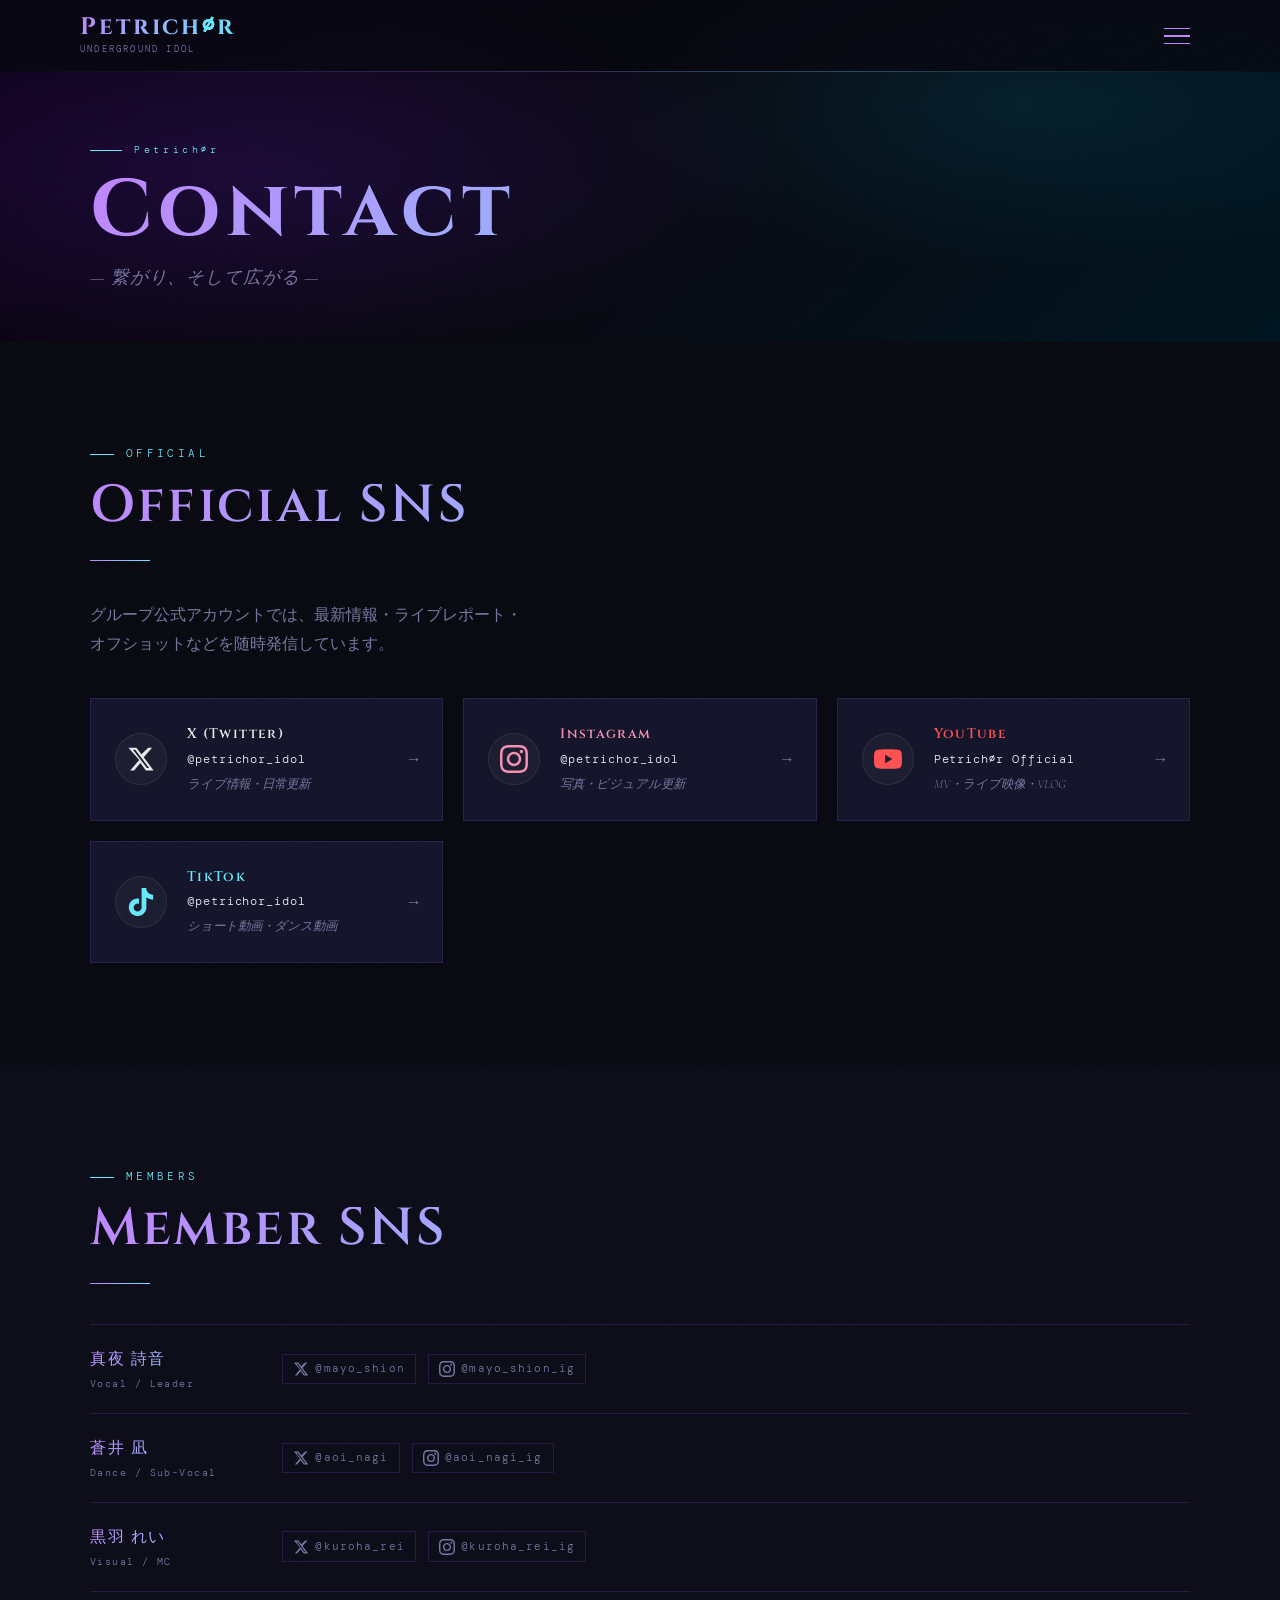
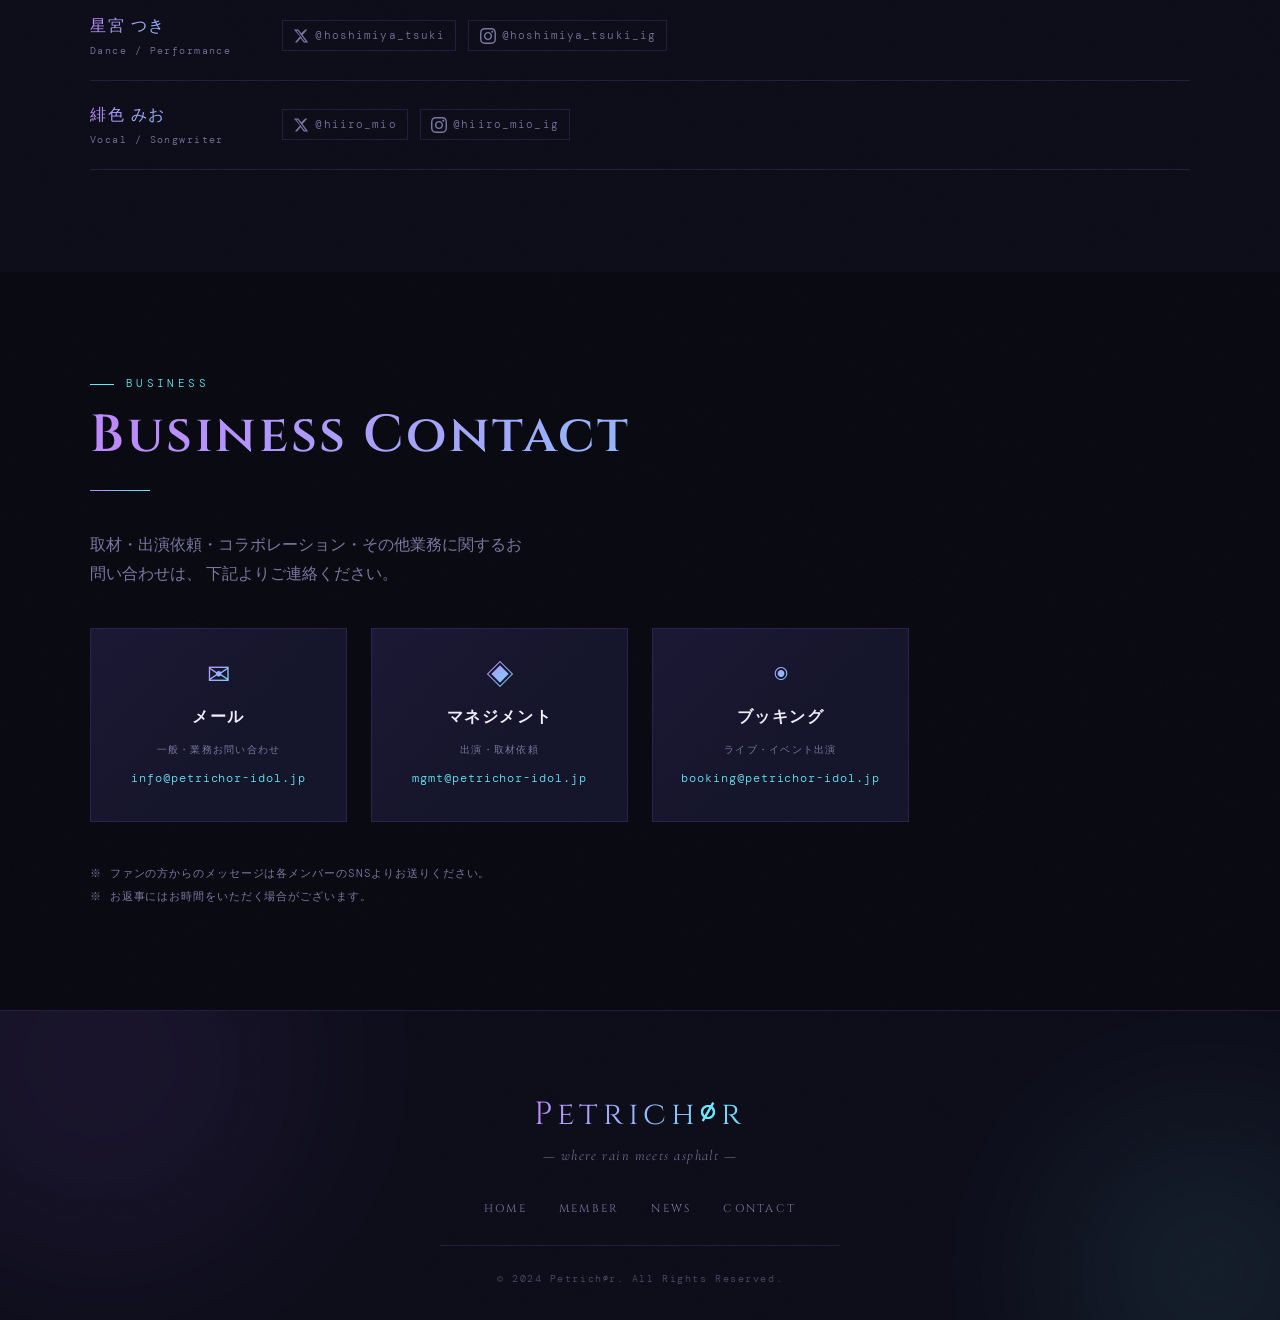
==== commit 55c759bb: "Add files via upload" ====
--- a/contact.html
+++ b/contact.html
@@ -21,7 +21,7 @@
   <!-- PAGE BANNER -->
   <section class="page-banner" aria-label="ページタイトル">
     <div class="page-banner-inner">
-      <p class="page-banner-label">PETRICH∅R</p>
+      <p class="page-banner-label">Petrich∅r</p>
       <h1 class="page-banner-title">Contact</h1>
       <p class="page-banner-sub">— 繋がり、そして広がる —</p>
     </div>
@@ -29,6 +29,7 @@
 
   <!-- ====================================================
        OFFICIAL SNS
+       ★ data/contact.json の officialSns を編集してください
   ===================================================== -->
   <section class="section" id="official-sns" aria-label="公式SNS">
     <div class="section-inner">
@@ -39,179 +40,26 @@
         グループ公式アカウントでは、最新情報・ライブレポート・
         オフショットなどを随時発信しています。
       </p>
-
-      <div class="sns-grid" data-reveal data-stagger="0.1">
-
-        <!-- X (Twitter) -->
-        <a class="sns-card sns-card--x" href="#" target="_blank" rel="noopener noreferrer"
-           aria-label="公式X(Twitter)アカウントを開く" data-reveal-child>
-          <div class="sns-icon">
-            <svg viewBox="0 0 24 24" width="28" height="28" fill="currentColor">
-              <path d="M18.244 2.25h3.308l-7.227 8.26 8.502 11.24H16.17l-4.714-6.231-5.401 6.231H2.744l7.73-8.835L1.254 2.25H8.08l4.262 5.635zm-1.161 17.52h1.833L7.084 4.126H5.117z"/>
-            </svg>
-          </div>
-          <div class="sns-info">
-            <p class="sns-platform">X (Twitter)</p>
-            <p class="sns-handle">@petrichor_idol</p>
-            <p class="sns-desc">ライブ情報・日常更新</p>
-          </div>
-          <div class="sns-arrow">→</div>
-        </a>
-
-        <!-- Instagram -->
-        <a class="sns-card sns-card--ig" href="#" target="_blank" rel="noopener noreferrer"
-           aria-label="公式Instagramアカウントを開く" data-reveal-child>
-          <div class="sns-icon">
-            <svg viewBox="0 0 24 24" width="28" height="28" fill="currentColor">
-              <path d="M12 2.163c3.204 0 3.584.012 4.85.07 3.252.148 4.771 1.691 4.919 4.919.058 1.265.069 1.645.069 4.849 0 3.205-.012 3.584-.069 4.849-.149 3.225-1.664 4.771-4.919 4.919-1.266.058-1.644.07-4.85.07-3.204 0-3.584-.012-4.849-.07-3.26-.149-4.771-1.699-4.919-4.92-.058-1.265-.07-1.644-.07-4.849 0-3.204.013-3.583.07-4.849.149-3.227 1.664-4.771 4.919-4.919 1.266-.057 1.645-.069 4.849-.069zm0-2.163c-3.259 0-3.667.014-4.947.072-4.358.2-6.78 2.618-6.98 6.98-.059 1.281-.073 1.689-.073 4.948 0 3.259.014 3.668.072 4.948.2 4.358 2.618 6.78 6.98 6.98 1.281.058 1.689.072 4.948.072 3.259 0 3.668-.014 4.948-.072 4.354-.2 6.782-2.618 6.979-6.98.059-1.28.073-1.689.073-4.948 0-3.259-.014-3.667-.072-4.947-.196-4.354-2.617-6.78-6.979-6.98-1.281-.059-1.69-.073-4.949-.073zm0 5.838c-3.403 0-6.162 2.759-6.162 6.162s2.759 6.163 6.162 6.163 6.162-2.759 6.162-6.163c0-3.403-2.759-6.162-6.162-6.162zm0 10.162c-2.209 0-4-1.79-4-4 0-2.209 1.791-4 4-4s4 1.791 4 4c0 2.21-1.791 4-4 4zm6.406-11.845c-.796 0-1.441.645-1.441 1.44s.645 1.44 1.441 1.44c.795 0 1.439-.645 1.439-1.44s-.644-1.44-1.439-1.44z"/>
-            </svg>
-          </div>
-          <div class="sns-info">
-            <p class="sns-platform">Instagram</p>
-            <p class="sns-handle">@petrichor_idol</p>
-            <p class="sns-desc">写真・ビジュアル更新</p>
-          </div>
-          <div class="sns-arrow">→</div>
-        </a>
-
-        <!-- YouTube -->
-        <a class="sns-card sns-card--yt" href="#" target="_blank" rel="noopener noreferrer"
-           aria-label="公式YouTubeチャンネルを開く" data-reveal-child>
-          <div class="sns-icon">
-            <svg viewBox="0 0 24 24" width="28" height="28" fill="currentColor">
-              <path d="M23.498 6.186a3.016 3.016 0 0 0-2.122-2.136C19.505 3.545 12 3.545 12 3.545s-7.505 0-9.377.505A3.017 3.017 0 0 0 .502 6.186C0 8.07 0 12 0 12s0 3.93.502 5.814a3.016 3.016 0 0 0 2.122 2.136c1.871.505 9.376.505 9.376.505s7.505 0 9.377-.505a3.015 3.015 0 0 0 2.122-2.136C24 15.93 24 12 24 12s0-3.93-.502-5.814zM9.545 15.568V8.432L15.818 12l-6.273 3.568z"/>
-            </svg>
-          </div>
-          <div class="sns-info">
-            <p class="sns-platform">YouTube</p>
-            <p class="sns-handle">Petrich∅r Official</p>
-            <p class="sns-desc">MV・ライブ映像・VLOG</p>
-          </div>
-          <div class="sns-arrow">→</div>
-        </a>
-
-        <!-- TikTok -->
-        <a class="sns-card sns-card--tt" href="#" target="_blank" rel="noopener noreferrer"
-           aria-label="公式TikTokアカウントを開く" data-reveal-child>
-          <div class="sns-icon">
-            <svg viewBox="0 0 24 24" width="28" height="28" fill="currentColor">
-              <path d="M12.525.02c1.31-.02 2.61-.01 3.91-.02.08 1.53.63 3.09 1.75 4.17 1.12 1.11 2.7 1.62 4.24 1.79v4.03c-1.44-.05-2.89-.35-4.2-.97-.57-.26-1.1-.59-1.62-.93-.01 2.92.01 5.84-.02 8.75-.08 1.4-.54 2.79-1.35 3.94-1.31 1.92-3.58 3.17-5.91 3.21-1.43.08-2.86-.31-4.08-1.03-2.02-1.19-3.44-3.37-3.65-5.71-.02-.5-.03-1-.01-1.49.18-1.9 1.12-3.72 2.58-4.96 1.66-1.44 3.98-2.13 6.15-1.72.02 1.48-.04 2.96-.04 4.44-.99-.32-2.15-.23-3.02.37-.63.41-1.11 1.04-1.36 1.75-.21.51-.15 1.07-.14 1.61.24 1.64 1.82 3.02 3.5 2.87 1.12-.01 2.19-.66 2.77-1.61.19-.33.4-.67.41-1.06.1-1.79.06-3.57.07-5.36.01-4.03-.01-8.05.02-12.07z"/>
-            </svg>
-          </div>
-          <div class="sns-info">
-            <p class="sns-platform">TikTok</p>
-            <p class="sns-handle">@petrichor_idol</p>
-            <p class="sns-desc">ショート動画・ダンス動画</p>
-          </div>
-          <div class="sns-arrow">→</div>
-        </a>
-
-      </div>
+      <div class="sns-grid" id="sns-grid" data-reveal data-stagger="0.1"></div>
     </div>
   </section>
 
   <!-- ====================================================
        MEMBER SNS
+       ★ data/contact.json の memberSns を編集してください
   ===================================================== -->
   <section class="section section--dark" id="member-sns" aria-label="メンバーSNS">
     <div class="section-inner">
       <div class="section-label" data-reveal>MEMBERS</div>
       <h2 class="section-title" data-reveal>Member SNS</h2>
       <div class="section-divider" data-reveal></div>
-
-      <div class="member-sns-list" data-reveal data-stagger="0.07">
-
-        <div class="member-sns-row" data-reveal-child>
-          <div class="member-sns-name">
-            <p class="member-sns-jp">真夜 詩音</p>
-            <p class="member-sns-role font-mono text-muted">Vocal / Leader</p>
-          </div>
-          <div class="member-sns-links">
-            <a href="#" target="_blank" rel="noopener" class="member-sns-link member-sns-link--x" aria-label="真夜詩音 X">
-              <svg viewBox="0 0 24 24" width="16" height="16" fill="currentColor"><path d="M18.244 2.25h3.308l-7.227 8.26 8.502 11.24H16.17l-4.714-6.231-5.401 6.231H2.744l7.73-8.835L1.254 2.25H8.08l4.262 5.635zm-1.161 17.52h1.833L7.084 4.126H5.117z"/></svg>
-              @mayo_shion
-            </a>
-            <a href="#" target="_blank" rel="noopener" class="member-sns-link member-sns-link--ig" aria-label="真夜詩音 Instagram">
-              <svg viewBox="0 0 24 24" width="16" height="16" fill="currentColor"><path d="M12 2.163c3.204 0 3.584.012 4.85.07 3.252.148 4.771 1.691 4.919 4.919.058 1.265.069 1.645.069 4.849 0 3.205-.012 3.584-.069 4.849-.149 3.225-1.664 4.771-4.919 4.919-1.266.058-1.644.07-4.85.07-3.204 0-3.584-.012-4.849-.07-3.26-.149-4.771-1.699-4.919-4.92-.058-1.265-.07-1.644-.07-4.849 0-3.204.013-3.583.07-4.849.149-3.227 1.664-4.771 4.919-4.919 1.266-.057 1.645-.069 4.849-.069zm0-2.163c-3.259 0-3.667.014-4.947.072-4.358.2-6.78 2.618-6.98 6.98-.059 1.281-.073 1.689-.073 4.948 0 3.259.014 3.668.072 4.948.2 4.358 2.618 6.78 6.98 6.98 1.281.058 1.689.072 4.948.072 3.259 0 3.668-.014 4.948-.072 4.354-.2 6.782-2.618 6.979-6.98.059-1.28.073-1.689.073-4.948 0-3.259-.014-3.667-.072-4.947-.196-4.354-2.617-6.78-6.979-6.98-1.281-.059-1.69-.073-4.949-.073zm0 5.838c-3.403 0-6.162 2.759-6.162 6.162s2.759 6.163 6.162 6.163 6.162-2.759 6.162-6.163c0-3.403-2.759-6.162-6.162-6.162zm0 10.162c-2.209 0-4-1.79-4-4 0-2.209 1.791-4 4-4s4 1.791 4 4c0 2.21-1.791 4-4 4zm6.406-11.845c-.796 0-1.441.645-1.441 1.44s.645 1.44 1.441 1.44c.795 0 1.439-.645 1.439-1.44s-.644-1.44-1.439-1.44z"/></svg>
-              @mayo_shion_ig
-            </a>
-          </div>
-        </div>
-
-        <div class="member-sns-row" data-reveal-child>
-          <div class="member-sns-name">
-            <p class="member-sns-jp">蒼井 凪</p>
-            <p class="member-sns-role font-mono text-muted">Dance / Sub-Vocal</p>
-          </div>
-          <div class="member-sns-links">
-            <a href="#" target="_blank" rel="noopener" class="member-sns-link member-sns-link--x" aria-label="蒼井凪 X">
-              <svg viewBox="0 0 24 24" width="16" height="16" fill="currentColor"><path d="M18.244 2.25h3.308l-7.227 8.26 8.502 11.24H16.17l-4.714-6.231-5.401 6.231H2.744l7.73-8.835L1.254 2.25H8.08l4.262 5.635zm-1.161 17.52h1.833L7.084 4.126H5.117z"/></svg>
-              @aoi_nagi
-            </a>
-            <a href="#" target="_blank" rel="noopener" class="member-sns-link member-sns-link--ig" aria-label="蒼井凪 Instagram">
-              <svg viewBox="0 0 24 24" width="16" height="16" fill="currentColor"><path d="M12 2.163c3.204 0 3.584.012 4.85.07 3.252.148 4.771 1.691 4.919 4.919.058 1.265.069 1.645.069 4.849 0 3.205-.012 3.584-.069 4.849-.149 3.225-1.664 4.771-4.919 4.919-1.266.058-1.644.07-4.85.07-3.204 0-3.584-.012-4.849-.07-3.26-.149-4.771-1.699-4.919-4.92-.058-1.265-.07-1.644-.07-4.849 0-3.204.013-3.583.07-4.849.149-3.227 1.664-4.771 4.919-4.919 1.266-.057 1.645-.069 4.849-.069zm0-2.163c-3.259 0-3.667.014-4.947.072-4.358.2-6.78 2.618-6.98 6.98-.059 1.281-.073 1.689-.073 4.948 0 3.259.014 3.668.072 4.948.2 4.358 2.618 6.78 6.98 6.98 1.281.058 1.689.072 4.948.072 3.259 0 3.668-.014 4.948-.072 4.354-.2 6.782-2.618 6.979-6.98.059-1.28.073-1.689.073-4.948 0-3.259-.014-3.667-.072-4.947-.196-4.354-2.617-6.78-6.979-6.98-1.281-.059-1.69-.073-4.949-.073zm0 5.838c-3.403 0-6.162 2.759-6.162 6.162s2.759 6.163 6.162 6.163 6.162-2.759 6.162-6.163c0-3.403-2.759-6.162-6.162-6.162zm0 10.162c-2.209 0-4-1.79-4-4 0-2.209 1.791-4 4-4s4 1.791 4 4c0 2.21-1.791 4-4 4zm6.406-11.845c-.796 0-1.441.645-1.441 1.44s.645 1.44 1.441 1.44c.795 0 1.439-.645 1.439-1.44s-.644-1.44-1.439-1.44z"/></svg>
-              @aoi_nagi_ig
-            </a>
-          </div>
-        </div>
-
-        <div class="member-sns-row" data-reveal-child>
-          <div class="member-sns-name">
-            <p class="member-sns-jp">黒羽 れい</p>
-            <p class="member-sns-role font-mono text-muted">Visual / MC</p>
-          </div>
-          <div class="member-sns-links">
-            <a href="#" target="_blank" rel="noopener" class="member-sns-link member-sns-link--x" aria-label="黒羽れい X">
-              <svg viewBox="0 0 24 24" width="16" height="16" fill="currentColor"><path d="M18.244 2.25h3.308l-7.227 8.26 8.502 11.24H16.17l-4.714-6.231-5.401 6.231H2.744l7.73-8.835L1.254 2.25H8.08l4.262 5.635zm-1.161 17.52h1.833L7.084 4.126H5.117z"/></svg>
-              @kuroha_rei
-            </a>
-            <a href="#" target="_blank" rel="noopener" class="member-sns-link member-sns-link--ig" aria-label="黒羽れい Instagram">
-              <svg viewBox="0 0 24 24" width="16" height="16" fill="currentColor"><path d="M12 2.163c3.204 0 3.584.012 4.85.07 3.252.148 4.771 1.691 4.919 4.919.058 1.265.069 1.645.069 4.849 0 3.205-.012 3.584-.069 4.849-.149 3.225-1.664 4.771-4.919 4.919-1.266.058-1.644.07-4.85.07-3.204 0-3.584-.012-4.849-.07-3.26-.149-4.771-1.699-4.919-4.92-.058-1.265-.07-1.644-.07-4.849 0-3.204.013-3.583.07-4.849.149-3.227 1.664-4.771 4.919-4.919 1.266-.057 1.645-.069 4.849-.069zm0-2.163c-3.259 0-3.667.014-4.947.072-4.358.2-6.78 2.618-6.98 6.98-.059 1.281-.073 1.689-.073 4.948 0 3.259.014 3.668.072 4.948.2 4.358 2.618 6.78 6.98 6.98 1.281.058 1.689.072 4.948.072 3.259 0 3.668-.014 4.948-.072 4.354-.2 6.782-2.618 6.979-6.98.059-1.28.073-1.689.073-4.948 0-3.259-.014-3.667-.072-4.947-.196-4.354-2.617-6.78-6.979-6.98-1.281-.059-1.69-.073-4.949-.073zm0 5.838c-3.403 0-6.162 2.759-6.162 6.162s2.759 6.163 6.162 6.163 6.162-2.759 6.162-6.163c0-3.403-2.759-6.162-6.162-6.162zm0 10.162c-2.209 0-4-1.79-4-4 0-2.209 1.791-4 4-4s4 1.791 4 4c0 2.21-1.791 4-4 4zm6.406-11.845c-.796 0-1.441.645-1.441 1.44s.645 1.44 1.441 1.44c.795 0 1.439-.645 1.439-1.44s-.644-1.44-1.439-1.44z"/></svg>
-              @kuroha_rei_ig
-            </a>
-          </div>
-        </div>
-
-        <div class="member-sns-row" data-reveal-child>
-          <div class="member-sns-name">
-            <p class="member-sns-jp">星宮 つき</p>
-            <p class="member-sns-role font-mono text-muted">Dance / Performance</p>
-          </div>
-          <div class="member-sns-links">
-            <a href="#" target="_blank" rel="noopener" class="member-sns-link member-sns-link--x" aria-label="星宮つき X">
-              <svg viewBox="0 0 24 24" width="16" height="16" fill="currentColor"><path d="M18.244 2.25h3.308l-7.227 8.26 8.502 11.24H16.17l-4.714-6.231-5.401 6.231H2.744l7.73-8.835L1.254 2.25H8.08l4.262 5.635zm-1.161 17.52h1.833L7.084 4.126H5.117z"/></svg>
-              @hoshimiya_tsuki
-            </a>
-            <a href="#" target="_blank" rel="noopener" class="member-sns-link member-sns-link--ig" aria-label="星宮つき Instagram">
-              <svg viewBox="0 0 24 24" width="16" height="16" fill="currentColor"><path d="M12 2.163c3.204 0 3.584.012 4.85.07 3.252.148 4.771 1.691 4.919 4.919.058 1.265.069 1.645.069 4.849 0 3.205-.012 3.584-.069 4.849-.149 3.225-1.664 4.771-4.919 4.919-1.266.058-1.644.07-4.85.07-3.204 0-3.584-.012-4.849-.07-3.26-.149-4.771-1.699-4.919-4.92-.058-1.265-.07-1.644-.07-4.849 0-3.204.013-3.583.07-4.849.149-3.227 1.664-4.771 4.919-4.919 1.266-.057 1.645-.069 4.849-.069zm0-2.163c-3.259 0-3.667.014-4.947.072-4.358.2-6.78 2.618-6.98 6.98-.059 1.281-.073 1.689-.073 4.948 0 3.259.014 3.668.072 4.948.2 4.358 2.618 6.78 6.98 6.98 1.281.058 1.689.072 4.948.072 3.259 0 3.668-.014 4.948-.072 4.354-.2 6.782-2.618 6.979-6.98.059-1.28.073-1.689.073-4.948 0-3.259-.014-3.667-.072-4.947-.196-4.354-2.617-6.78-6.979-6.98-1.281-.059-1.69-.073-4.949-.073zm0 5.838c-3.403 0-6.162 2.759-6.162 6.162s2.759 6.163 6.162 6.163 6.162-2.759 6.162-6.163c0-3.403-2.759-6.162-6.162-6.162zm0 10.162c-2.209 0-4-1.79-4-4 0-2.209 1.791-4 4-4s4 1.791 4 4c0 2.21-1.791 4-4 4zm6.406-11.845c-.796 0-1.441.645-1.441 1.44s.645 1.44 1.441 1.44c.795 0 1.439-.645 1.439-1.44s-.644-1.44-1.439-1.44z"/></svg>
-              @hoshimiya_tsuki_ig
-            </a>
-          </div>
-        </div>
-
-        <div class="member-sns-row" data-reveal-child>
-          <div class="member-sns-name">
-            <p class="member-sns-jp">緋色 みお</p>
-            <p class="member-sns-role font-mono text-muted">Vocal / Songwriter</p>
-          </div>
-          <div class="member-sns-links">
-            <a href="#" target="_blank" rel="noopener" class="member-sns-link member-sns-link--x" aria-label="緋色みお X">
-              <svg viewBox="0 0 24 24" width="16" height="16" fill="currentColor"><path d="M18.244 2.25h3.308l-7.227 8.26 8.502 11.24H16.17l-4.714-6.231-5.401 6.231H2.744l7.73-8.835L1.254 2.25H8.08l4.262 5.635zm-1.161 17.52h1.833L7.084 4.126H5.117z"/></svg>
-              @hiiro_mio
-            </a>
-            <a href="#" target="_blank" rel="noopener" class="member-sns-link member-sns-link--ig" aria-label="緋色みお Instagram">
-              <svg viewBox="0 0 24 24" width="16" height="16" fill="currentColor"><path d="M12 2.163c3.204 0 3.584.012 4.85.07 3.252.148 4.771 1.691 4.919 4.919.058 1.265.069 1.645.069 4.849 0 3.205-.012 3.584-.069 4.849-.149 3.225-1.664 4.771-4.919 4.919-1.266.058-1.644.07-4.85.07-3.204 0-3.584-.012-4.849-.07-3.26-.149-4.771-1.699-4.919-4.92-.058-1.265-.07-1.644-.07-4.849 0-3.204.013-3.583.07-4.849.149-3.227 1.664-4.771 4.919-4.919 1.266-.057 1.645-.069 4.849-.069zm0-2.163c-3.259 0-3.667.014-4.947.072-4.358.2-6.78 2.618-6.98 6.98-.059 1.281-.073 1.689-.073 4.948 0 3.259.014 3.668.072 4.948.2 4.358 2.618 6.78 6.98 6.98 1.281.058 1.689.072 4.948.072 3.259 0 3.668-.014 4.948-.072 4.354-.2 6.782-2.618 6.979-6.98.059-1.28.073-1.689.073-4.948 0-3.259-.014-3.667-.072-4.947-.196-4.354-2.617-6.78-6.979-6.98-1.281-.059-1.69-.073-4.949-.073zm0 5.838c-3.403 0-6.162 2.759-6.162 6.162s2.759 6.163 6.162 6.163 6.162-2.759 6.162-6.163c0-3.403-2.759-6.162-6.162-6.162zm0 10.162c-2.209 0-4-1.79-4-4 0-2.209 1.791-4 4-4s4 1.791 4 4c0 2.21-1.791 4-4 4zm6.406-11.845c-.796 0-1.441.645-1.441 1.44s.645 1.44 1.441 1.44c.795 0 1.439-.645 1.439-1.44s-.644-1.44-1.439-1.44z"/></svg>
-              @hiiro_mio_ig
-            </a>
-          </div>
-        </div>
-
-      </div>
+      <div class="member-sns-list" id="member-sns-list" data-reveal data-stagger="0.07"></div>
     </div>
   </section>
 
   <!-- ====================================================
        BUSINESS CONTACT
+       ★ data/contact.json の business を編集してください
   ===================================================== -->
   <section class="section" id="business" aria-label="関係者・業務連絡">
     <div class="section-inner">
@@ -222,38 +70,7 @@
         取材・出演依頼・コラボレーション・その他業務に関するお問い合わせは、
         下記よりご連絡ください。
       </p>
-
-      <div class="contact-cards" data-reveal data-stagger="0.1">
-
-        <div class="contact-card card" data-reveal-child>
-          <div class="contact-card-icon" aria-hidden="true">✉</div>
-          <h3 class="contact-card-title">メール</h3>
-          <p class="contact-card-label font-mono text-muted">一般・業務お問い合わせ</p>
-          <a href="mailto:info@petrichor-idol.jp" class="contact-card-value">
-            info@petrichor-idol.jp
-          </a>
-        </div>
-
-        <div class="contact-card card" data-reveal-child>
-          <div class="contact-card-icon" aria-hidden="true">◈</div>
-          <h3 class="contact-card-title">マネジメント</h3>
-          <p class="contact-card-label font-mono text-muted">出演・取材依頼</p>
-          <a href="mailto:mgmt@petrichor-idol.jp" class="contact-card-value">
-            mgmt@petrichor-idol.jp
-          </a>
-        </div>
-
-        <div class="contact-card card" data-reveal-child>
-          <div class="contact-card-icon" aria-hidden="true">◉</div>
-          <h3 class="contact-card-title">ブッキング</h3>
-          <p class="contact-card-label font-mono text-muted">ライブ・イベント出演</p>
-          <a href="mailto:booking@petrichor-idol.jp" class="contact-card-value">
-            booking@petrichor-idol.jp
-          </a>
-        </div>
-
-      </div>
-
+      <div class="contact-cards" id="business-cards" data-reveal data-stagger="0.1"></div>
       <p class="contact-note text-muted font-mono" data-reveal>
         ※ ファンの方からのメッセージは各メンバーのSNSよりお送りください。<br>
         ※ お返事にはお時間をいただく場合がございます。
--- a/style.css
+++ b/style.css
@@ -124,37 +124,70 @@
   transition: width 0.1s linear;
 }
 
-/* ── Cursor Glow ──────────────────────────────────────────── */
-.cursor-glow {
-  position: fixed; top: 0; left: 0; z-index: 9997;
-  width: 320px; height: 320px;
+/* ── Custom Cursor ────────────────────────────────────────── */
+/* タッチデバイス(スマホ)ではデフォルトカーソルを維持 */
+@media (hover: hover) and (pointer: fine) {
+  * { cursor: none !important; }
+}
+
+/* 外側リング：大きめ・遅延追随 */
+.cursor-ring {
+  position: fixed; top: 0; left: 0;
+  /* preloader(10000)より上、他すべての要素より前面に */
+  z-index: 100000;
+  width: 36px; height: 36px;
   border-radius: 50%;
-  background: radial-gradient(circle, rgba(155,93,229,0.08) 0%, transparent 70%);
+  border: 1.5px solid rgba(192, 132, 252, 0.85);
   pointer-events: none;
-  margin-left: -160px; margin-top: -160px;
-  transition: width 0.3s, height 0.3s;
-}
-.cursor-glow--expand {
-  width: 480px; height: 480px;
-  margin-left: -240px; margin-top: -240px;
-  background: radial-gradient(circle, rgba(103,232,249,0.07) 0%, transparent 70%);
-}
+  margin-left: -18px; margin-top: -18px;
+  transition: width 0.35s var(--ease-out-expo),
+              height 0.35s var(--ease-out-expo),
+              margin 0.35s var(--ease-out-expo),
+              border-color 0.3s,
+              opacity 0.3s;
+}
+.cursor-ring--hover {
+  width: 56px; height: 56px;
+  margin-left: -28px; margin-top: -28px;
+  border-color: rgba(103, 232, 249, 0.95);
+}
+.cursor-ring--hidden { opacity: 0; }
+
+/* 内側ドット：即座に追随 */
+.cursor-dot {
+  position: fixed; top: 0; left: 0;
+  z-index: 100001;
+  width: 8px; height: 8px;
+  border-radius: 50%;
+  background: #c084fc;
+  pointer-events: none;
+  margin-left: -4px; margin-top: -4px;
+  transition: width 0.2s, height 0.2s, margin 0.2s, background 0.25s, opacity 0.3s;
+}
+.cursor-dot--hover {
+  width: 5px; height: 5px;
+  margin-left: -2.5px; margin-top: -2.5px;
+  background: var(--clr-cyan);
+}
+.cursor-dot--hidden { opacity: 0; }
 
 /* ── Header ───────────────────────────────────────────────── */
 .site-header {
   position: fixed; top: 0; left: 0; right: 0; z-index: 1000;
   height: var(--header-h);
-  transition: background 0.4s, box-shadow 0.4s, transform 0.4s var(--ease-out-expo);
+  /* スクロール前から常に背景を表示してハンバーガーを視認しやすく */
+  background: rgba(8, 8, 16, 0.82);
+  backdrop-filter: blur(12px);
+  -webkit-backdrop-filter: blur(12px);
+  transition: background 0.4s, box-shadow 0.4s;
 }
 .site-header.header--scrolled {
-  background: rgba(8, 8, 16, 0.88);
-  backdrop-filter: blur(16px);
-  -webkit-backdrop-filter: blur(16px);
+  background: rgba(8, 8, 16, 0.95);
+  backdrop-filter: blur(20px);
+  -webkit-backdrop-filter: blur(20px);
   box-shadow: 0 1px 0 var(--clr-border), var(--shadow-purple);
 }
-.site-header.header--hidden {
-  transform: translateY(-100%);
-}
+/* header--hidden は廃止（常時追尾仕様） */
 .header-inner {
   max-width: 1200px; margin: 0 auto;
   height: 100%;
@@ -184,42 +217,97 @@
   margin-top: 3px;
 }
 
-/* Nav */
-.site-nav { margin-left: auto; }
-.nav-list { display: flex; align-items: center; gap: clamp(1.5rem, 3vw, 2.5rem); }
+/* Nav — 常にドロワー格納式（PC・スマホ共通） */
+.site-nav {
+  position: fixed;
+  top: 0; right: 0; bottom: 0;
+  width: min(320px, 82vw);
+  background: rgba(22, 18, 48, 0.97);
+  backdrop-filter: blur(24px);
+  -webkit-backdrop-filter: blur(24px);
+  border-left: 1px solid rgba(160, 100, 255, 0.35);
+  padding: calc(var(--header-h) + 2.5rem) 2.5rem 2.5rem;
+  transform: translateX(100%);
+  transition: transform 0.42s var(--ease-out-expo);
+  z-index: 999;
+  display: flex;
+  flex-direction: column;
+  justify-content: flex-start;
+  gap: 0;
+  overflow-y: auto;
+}
+.site-nav.site-nav--open { transform: none; }
+
+.nav-list {
+  display: flex;
+  flex-direction: column;
+  align-items: flex-start;
+  gap: 0;
+}
+.nav-item {
+  width: 100%;
+  border-bottom: 1px solid rgba(160, 100, 255, 0.15);
+}
+.nav-item:first-child { border-top: 1px solid rgba(160, 100, 255, 0.15); }
+
 .nav-link {
-  font-family: var(--font-display);
-  font-size: 0.75rem;
-  letter-spacing: 0.2em;
-  color: var(--clr-muted);
+  display: block;
+  font-family: var(--font-display);
+  font-size: 1.1rem;
+  letter-spacing: 0.22em;
+  color: rgba(220, 210, 255, 0.85);
+  padding: 1.1rem 0.25rem;
   position: relative;
-  transition: color 0.3s;
-}
-.nav-link::after {
+  transition: color 0.3s, padding-left 0.35s var(--ease-out-expo);
+}
+.nav-link::before {
   content: '';
-  position: absolute; bottom: -4px; left: 0;
-  width: 0; height: 1px;
-  background: var(--grad-text);
-  transition: width 0.35s var(--ease-out-expo);
-}
-.nav-link:hover, .nav-link--active { color: var(--clr-white); }
-.nav-link:hover::after, .nav-link--active::after { width: 100%; }
-
-/* Hamburger */
+  position: absolute; left: 0; top: 50%;
+  transform: translateY(-50%) scaleX(0);
+  transform-origin: left;
+  width: 3px; height: 60%;
+  background: var(--grad-text);
+  transition: transform 0.3s var(--ease-out-expo);
+  border-radius: 2px;
+}
+.nav-link:hover,
+.nav-link--active {
+  color: #fff;
+  padding-left: 1rem;
+}
+.nav-link:hover::before,
+.nav-link--active::before { transform: translateY(-50%) scaleX(1); }
+
+.nav-deco {
+  margin-top: auto;
+  padding-top: 2rem;
+  font-family: var(--font-mono);
+  font-size: 0.6rem;
+  letter-spacing: 0.25em;
+  color: rgba(160, 100, 255, 0.35);
+  text-transform: uppercase;
+}
+
+/* Hamburger — 常に表示 */
 .nav-toggle {
-  display: none;
+  display: flex;
   flex-direction: column;
-  gap: 5px; padding: 8px;
+  gap: 6px;
+  padding: 10px;
   margin-left: auto;
-}
+  border-radius: 4px;
+  transition: background 0.25s;
+}
+.nav-toggle:hover { background: rgba(155, 93, 229, 0.12); }
 .hamburger-line {
-  display: block; width: 24px; height: 1.5px;
+  display: block; width: 26px; height: 1.5px;
   background: var(--clr-purple-lt);
-  transition: transform 0.35s var(--ease-out-expo), opacity 0.3s;
-}
-.nav-toggle--active .hamburger-line:nth-child(1) { transform: translateY(6.5px) rotate(45deg); }
+  transition: transform 0.38s var(--ease-out-expo), opacity 0.25s, background 0.25s;
+}
+.nav-toggle:hover .hamburger-line { background: #fff; }
+.nav-toggle--active .hamburger-line:nth-child(1) { transform: translateY(7.5px) rotate(45deg); }
 .nav-toggle--active .hamburger-line:nth-child(2) { opacity: 0; }
-.nav-toggle--active .hamburger-line:nth-child(3) { transform: translateY(-6.5px) rotate(-45deg); }
+.nav-toggle--active .hamburger-line:nth-child(3) { transform: translateY(-7.5px) rotate(-45deg); }
 
 /* Header decorative line */
 .header-line {
@@ -232,14 +320,19 @@
   opacity: 0.3;
 }
 
-/* Nav overlay (mobile) */
+/* Nav overlay — PC・スマホ共通で使用 */
 .nav-overlay {
-  display: none;
+  display: block;
   position: fixed; inset: 0; z-index: 998;
-  background: rgba(0,0,0,0.6);
-  opacity: 0; transition: opacity 0.3s;
-}
-.nav-overlay--active { opacity: 1; }
+  background: rgba(0,0,0,0.55);
+  opacity: 0;
+  pointer-events: none;
+  transition: opacity 0.35s;
+}
+.nav-overlay--active {
+  opacity: 1;
+  pointer-events: auto;
+}
 
 /* ── Page Body Padding ────────────────────────────────────── */
 .page-body { padding-top: var(--header-h); }
@@ -481,7 +574,6 @@
   font-size: 0.65rem;
   letter-spacing: 0.35em;
   color: var(--clr-cyan);
-  text-transform: uppercase;
   margin-bottom: 0.75rem;
   display: flex; align-items: center; gap: 0.75rem;
 }
@@ -531,31 +623,22 @@
 }
 
 /* ── Responsive ───────────────────────────────────────────── */
+/* nav-overlayはJS側で制御するためdisplay:blockが必要 */
 @media (max-width: 768px) {
-  .nav-toggle { display: flex; }
-  .site-nav {
-    position: fixed;
-    top: 0; right: 0; bottom: 0;
-    width: min(300px, 80vw);
-    background: rgba(13,13,26,0.97);
-    backdrop-filter: blur(20px);
-    padding: calc(var(--header-h) + 2rem) 2rem 2rem;
-    transform: translateX(100%);
-    transition: transform 0.4s var(--ease-out-expo);
-    z-index: 999;
-    border-left: 1px solid var(--clr-border);
-  }
-  .site-nav.site-nav--open { transform: none; }
-  .nav-list { flex-direction: column; align-items: flex-start; gap: 1rem; }
-  .nav-link {
-    font-size: 1rem;
-    letter-spacing: 0.15em;
-    color: var(--clr-white);
-    padding: 0.5rem 0;
-  }
   .nav-overlay { display: block; pointer-events: none; }
-  .nav-overlay--active { pointer-events: auto; }
   body.nav-open { overflow: hidden; }
+}
+
+/* ── AI Credit ────────────────────────────────────────────── */
+.ai-credit {
+  text-align: center;
+  font-family: var(--font-mono);
+  font-size: 0.6rem;
+  letter-spacing: 0.12em;
+  color: var(--clr-muted);
+  opacity: 0.45;
+  padding: 0.75rem 1rem 1.25rem;
+  background: var(--clr-bg-2);
 }
 
 /* ── Shared Keyframes ─────────────────────────────────────── */
--- a/css/contact.css
+++ b/css/contact.css
@@ -215,3 +215,16 @@
   .member-sns-row { gap: 0.75rem; }
   .member-sns-name { min-width: 100%; }
 }
+
+/* ── JSON描画エラー時 ──────────────────────────────────────── */
+.contact-empty {
+  font-family: var(--font-mono);
+  font-size: 0.75rem;
+  letter-spacing: 0.15em;
+  color: var(--clr-muted);
+  opacity: 0.6;
+  padding: 2rem 0;
+}
+
+/* ── section--dark (contact.html で使用) ─────────────────── */
+.section--dark { background: var(--clr-bg-2); }
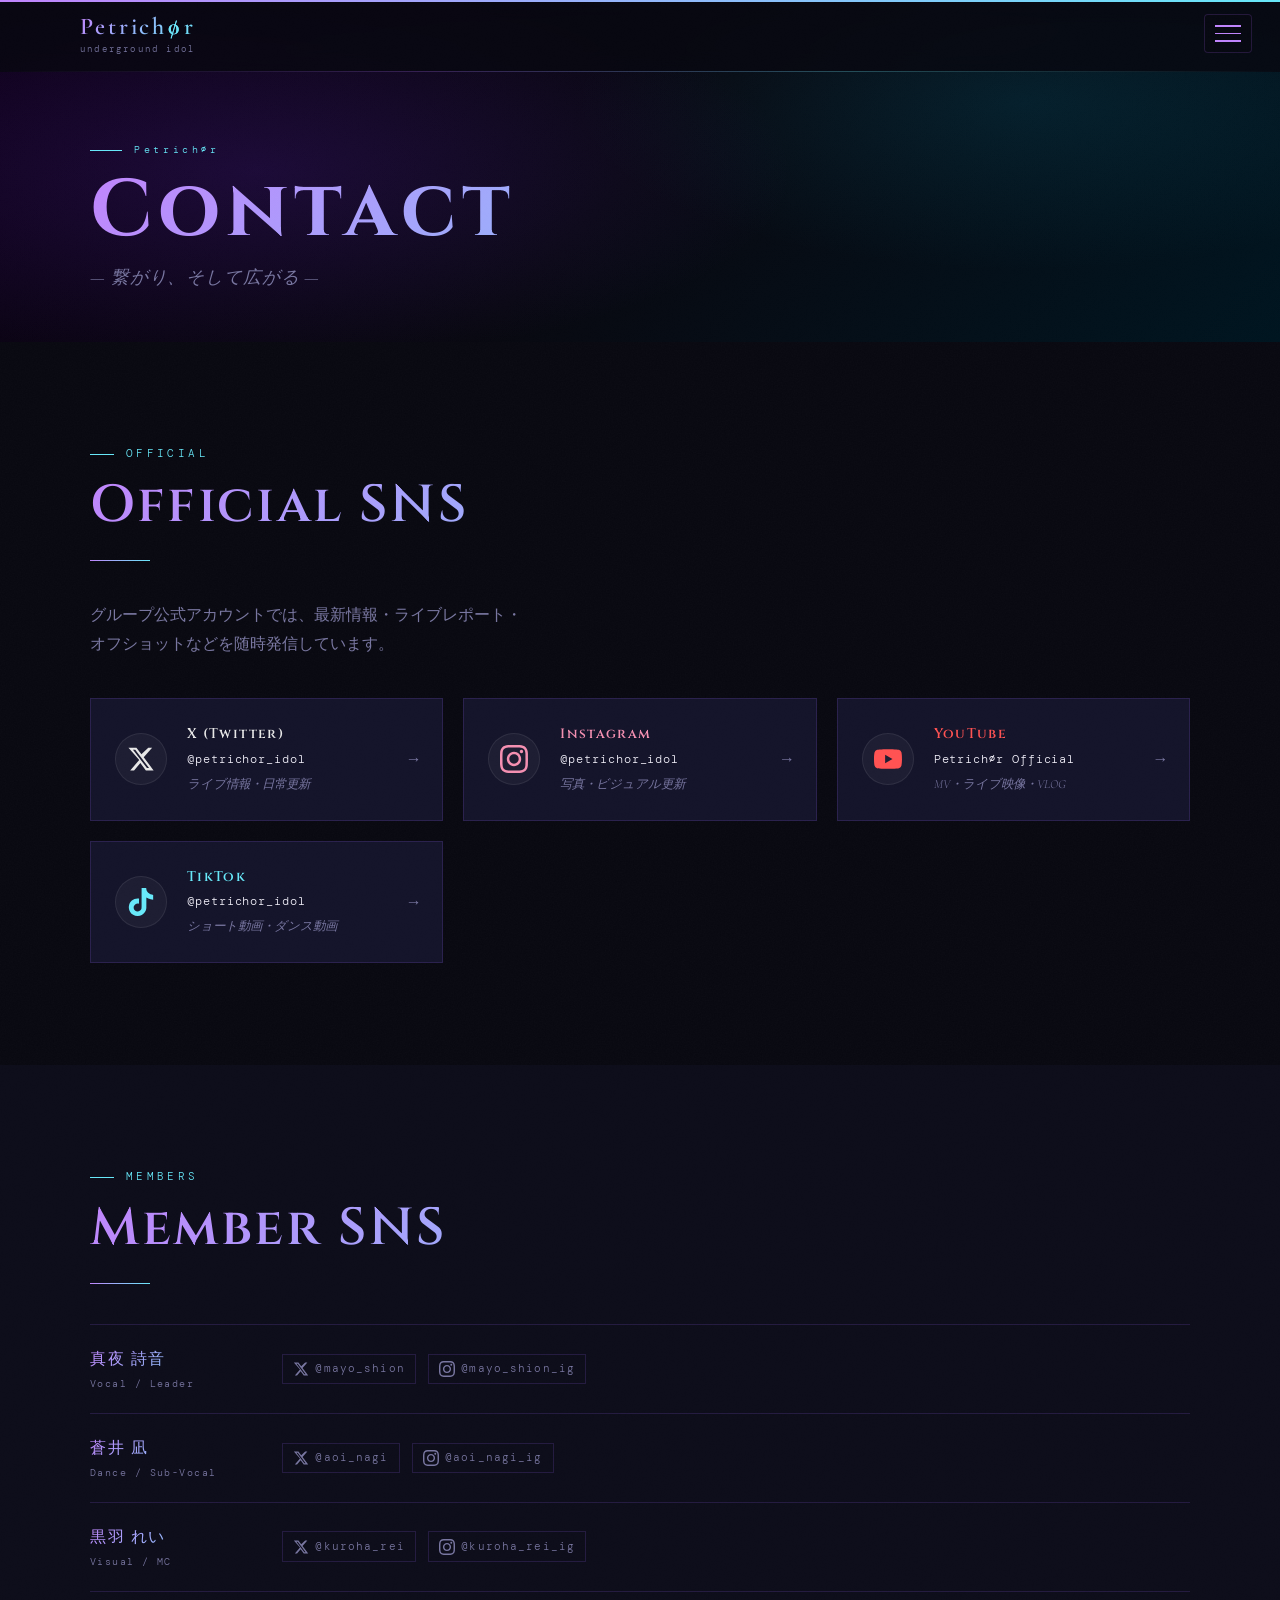
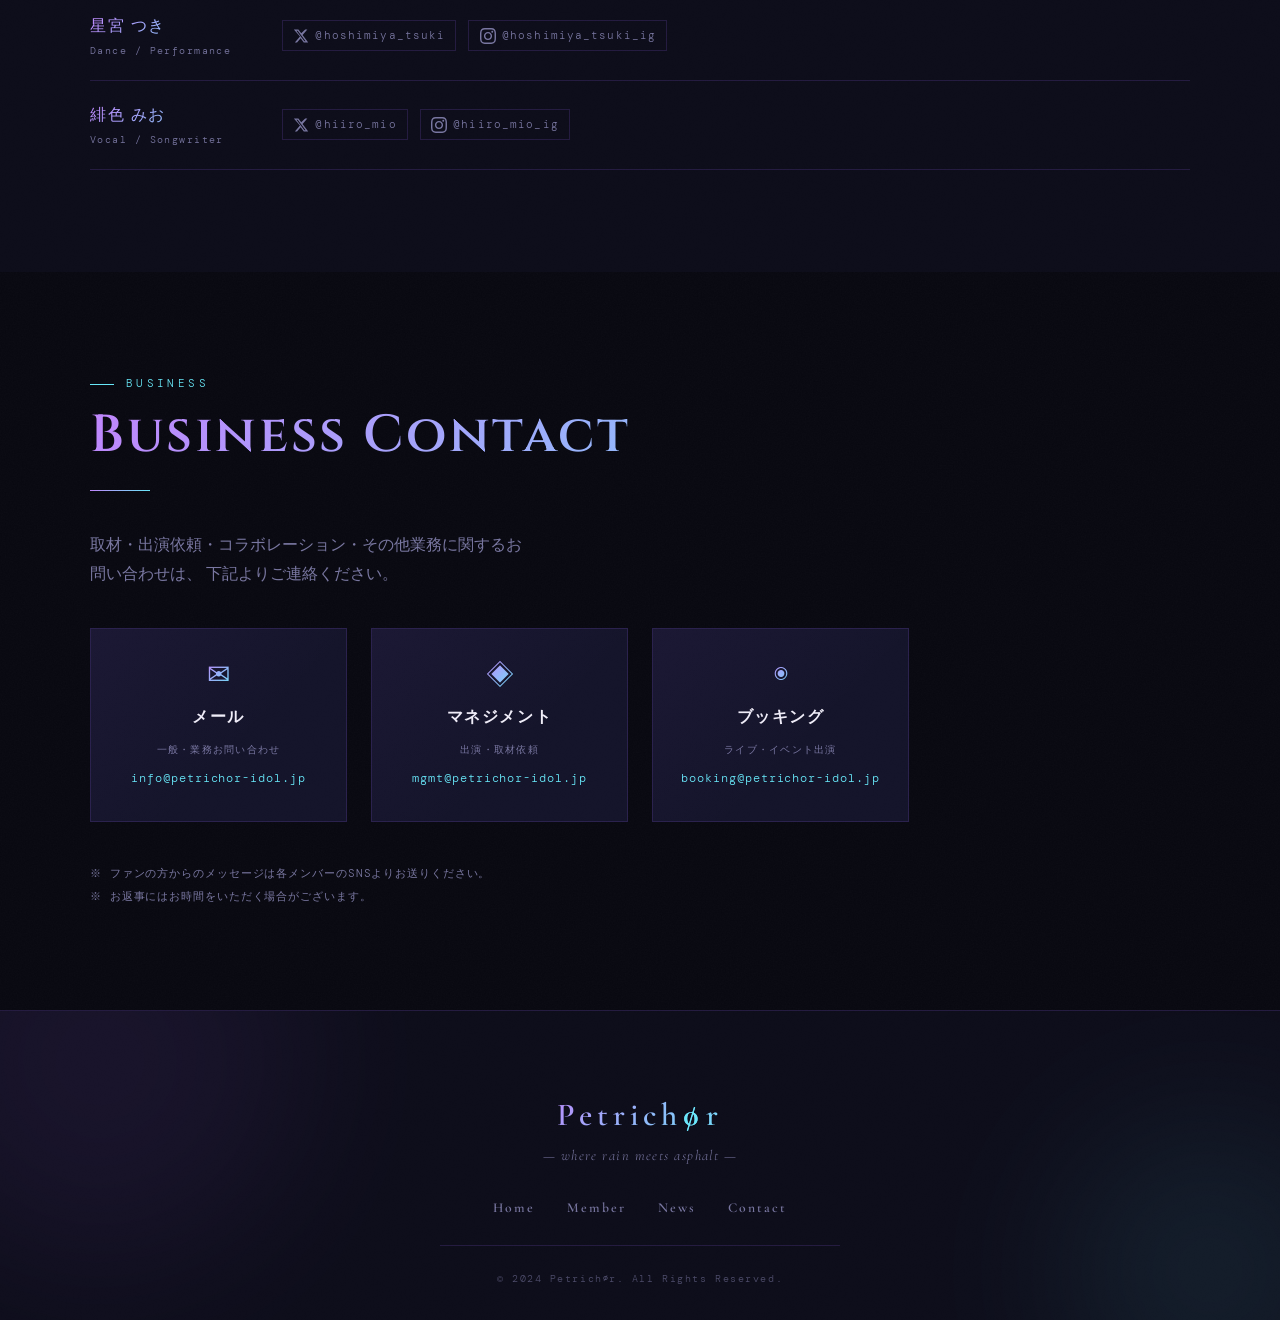
==== commit 9935a0c4: "Add files via upload" ====
--- a/contact.html
+++ b/contact.html
@@ -11,8 +11,23 @@
 <body>
 
   <div id="preloader">
-    <p class="preloader-logo">Petrich<span class="preloader-symbol">∅</span>r</p>
-    <div class="preloader-bar-wrap"><div class="preloader-bar"></div></div>
+    <div class="preloader-corners" aria-hidden="true">
+      <div class="preloader-corner"></div>
+      <div class="preloader-corner"></div>
+      <div class="preloader-corner"></div>
+      <div class="preloader-corner"></div>
+    </div>
+    <p class="preloader-logo">Petrich<span class="preloader-symbol">&#x2205;</span>r</p>
+    <p class="preloader-sub">underground idol</p>
+    <div class="preloader-progress-wrap">
+      <div class="preloader-progress-label">
+        <span class="preloader-progress-text">LOADING</span>
+        <span class="preloader-progress-pct">...</span>
+      </div>
+      <div class="preloader-bar-wrap">
+        <div class="preloader-bar"></div>
+      </div>
+    </div>
   </div>
 
   <div id="scroll-progress" aria-hidden="true"></div>
--- a/style.css
+++ b/style.css
@@ -70,50 +70,206 @@
 ul { list-style: none; }
 button { cursor: pointer; border: none; background: none; font: inherit; }
 
-/* ── Preloader ────────────────────────────────────────────── */
+/* ── Preloader — ゲーム風演出 ─────────────────────────────── */
 #preloader {
   position: fixed; inset: 0; z-index: 10000;
   background: var(--clr-black);
   display: flex; flex-direction: column;
   align-items: center; justify-content: center;
-  transition: opacity 0.6s var(--ease-out-expo), visibility 0.6s;
+  gap: 0;
+  transition: opacity 0.7s var(--ease-out-expo), visibility 0.7s;
+  overflow: hidden;
 }
 #preloader.preloader--hidden { opacity: 0; visibility: hidden; }
 
+/* 背景スキャンライン */
+#preloader::before {
+  content: '';
+  position: absolute; inset: 0;
+  background: repeating-linear-gradient(
+    0deg,
+    transparent,
+    transparent 2px,
+    rgba(155,93,229,0.03) 2px,
+    rgba(155,93,229,0.03) 4px
+  );
+  pointer-events: none;
+  animation: pl-scanline 8s linear infinite;
+}
+/* 外枠コーナー装飾 */
+#preloader::after {
+  content: '';
+  position: absolute;
+  inset: 20px;
+  border: 1px solid rgba(155,93,229,0.15);
+  pointer-events: none;
+  animation: pl-border-pulse 2s ease-in-out infinite;
+}
+
+/* ロゴ */
 .preloader-logo {
-  font-family: var(--font-display);
-  font-size: clamp(2rem, 6vw, 3.5rem);
-  letter-spacing: 0.15em;
+  font-family: var(--font-body);
+  font-size: clamp(2.5rem, 8vw, 5rem);
+  font-weight: 600;
+  font-style: normal;
+  letter-spacing: 0.18em;
   background: var(--grad-text);
   -webkit-background-clip: text;
   -webkit-text-fill-color: transparent;
   background-clip: text;
-  animation: preloader-pulse 1.5s ease-in-out infinite;
-}
-.preloader-bar-wrap {
-  margin-top: 2rem;
-  width: 180px; height: 2px;
-  background: rgba(255,255,255,0.08);
-  border-radius: 99px;
-  overflow: hidden;
-}
-.preloader-bar {
-  height: 100%;
-  background: var(--grad-text);
-  animation: preloader-load 0.9s var(--ease-out-expo) forwards;
-}
-/* ∅ シンボルを cyan で確実に表示（-webkit-text-fill-color の上書き） */
+  position: relative;
+  z-index: 1;
+  animation: pl-logo-in 0.6s var(--ease-out-expo) both;
+  filter: drop-shadow(0 0 24px rgba(155,93,229,0.5));
+}
+/* ∅ シンボルを cyan で確実に表示 */
 .preloader-symbol {
   -webkit-text-fill-color: var(--clr-cyan);
   color: var(--clr-cyan);
 }
 
+/* サブタイトル */
+.preloader-sub {
+  font-family: var(--font-mono);
+  font-size: clamp(0.55rem, 1.5vw, 0.7rem);
+  letter-spacing: 0.4em;
+  color: var(--clr-cyan);
+  margin-top: 0.5rem;
+  margin-bottom: 2.5rem;
+  position: relative; z-index: 1;
+  animation: pl-logo-in 0.6s 0.15s var(--ease-out-expo) both;
+  text-transform: none;
+}
+
+/* プログレスエリア */
+.preloader-progress-wrap {
+  position: relative; z-index: 1;
+  width: clamp(240px, 40vw, 400px);
+  animation: pl-logo-in 0.6s 0.3s var(--ease-out-expo) both;
+}
+/* ラベル行 */
+.preloader-progress-label {
+  display: flex;
+  justify-content: space-between;
+  align-items: center;
+  margin-bottom: 0.5rem;
+}
+.preloader-progress-text {
+  font-family: var(--font-mono);
+  font-size: 0.6rem;
+  letter-spacing: 0.2em;
+  color: var(--clr-muted);
+}
+.preloader-progress-pct {
+  font-family: var(--font-mono);
+  font-size: 0.65rem;
+  letter-spacing: 0.05em;
+  color: var(--clr-purple-lt);
+  animation: pl-count 1.2s var(--ease-out-expo) forwards;
+}
+/* バー本体 */
+.preloader-bar-wrap {
+  width: 100%;
+  height: 3px;
+  background: rgba(155,93,229,0.15);
+  position: relative;
+  overflow: visible;
+}
+/* 外枠 */
+.preloader-bar-wrap::before {
+  content: '';
+  position: absolute;
+  inset: -2px;
+  border: 1px solid rgba(155,93,229,0.25);
+}
+.preloader-bar {
+  height: 100%;
+  background: var(--grad-text);
+  position: relative;
+  animation: preloader-load 1.2s var(--ease-out-expo) forwards;
+  box-shadow: 0 0 12px rgba(155,93,229,0.8), 0 0 24px rgba(103,232,249,0.4);
+}
+/* バー先端の光 */
+.preloader-bar::after {
+  content: '';
+  position: absolute;
+  right: 0; top: 50%;
+  transform: translateY(-50%);
+  width: 6px; height: 6px;
+  border-radius: 50%;
+  background: #fff;
+  box-shadow: 0 0 8px var(--clr-cyan), 0 0 16px var(--clr-purple-lt);
+}
+/* セグメントライン */
+.preloader-bar-wrap::after {
+  content: '';
+  position: absolute; inset: 0;
+  background: repeating-linear-gradient(
+    90deg,
+    transparent,
+    transparent calc(25% - 1px),
+    rgba(0,0,0,0.4) calc(25% - 1px),
+    rgba(0,0,0,0.4) 25%
+  );
+  pointer-events: none;
+}
+
+/* コーナー装飾（4隅） */
+.preloader-corners {
+  position: absolute; inset: 0; z-index: 1;
+  pointer-events: none;
+}
+.preloader-corner {
+  position: absolute;
+  width: 20px; height: 20px;
+  border-color: var(--clr-purple-lt);
+  border-style: solid;
+  opacity: 0.6;
+  animation: pl-corner-pulse 2s ease-in-out infinite;
+}
+.preloader-corner:nth-child(1) { top: 24px; left: 24px; border-width: 2px 0 0 2px; }
+.preloader-corner:nth-child(2) { top: 24px; right: 24px; border-width: 2px 2px 0 0; animation-delay: 0.5s; }
+.preloader-corner:nth-child(3) { bottom: 24px; left: 24px; border-width: 0 0 2px 2px; animation-delay: 1s; }
+.preloader-corner:nth-child(4) { bottom: 24px; right: 24px; border-width: 0 2px 2px 0; animation-delay: 1.5s; }
+
+@keyframes pl-logo-in {
+  from { opacity: 0; transform: translateY(16px); }
+  to   { opacity: 1; transform: none; }
+}
+@keyframes pl-scanline {
+  from { background-position: 0 0; }
+  to   { background-position: 0 100px; }
+}
+@keyframes pl-border-pulse {
+  0%, 100% { opacity: 0.3; }
+  50%       { opacity: 0.8; }
+}
+@keyframes pl-corner-pulse {
+  0%, 100% { opacity: 0.4; }
+  50%       { opacity: 1; }
+}
+@keyframes pl-count {
+  from { opacity: 0; }
+  to   { opacity: 1; }
+}
 @keyframes preloader-pulse {
   0%, 100% { opacity: 1; }
   50% { opacity: 0.5; }
 }
 @keyframes preloader-load {
   from { width: 0; } to { width: 100%; }
+}
+
+/* ── Page Transition Loading Bar（他ページ遷移時・軽微） ─────── */
+#transition-bar {
+  position: fixed; top: 0; left: 0; z-index: 10002;
+  height: 2px; width: 0;
+  background: var(--grad-text);
+  transition: width 0.6s var(--ease-out-expo);
+  pointer-events: none;
+}
+#transition-bar.transition-bar--run {
+  width: 100%;
 }
 
 /* ── Scroll Progress Bar ──────────────────────────────────── */
@@ -124,52 +280,21 @@
   transition: width 0.1s linear;
 }
 
-/* ── Custom Cursor ────────────────────────────────────────── */
-/* タッチデバイス(スマホ)ではデフォルトカーソルを維持 */
+/* ── Custom Cursor (SVG inline方式) ────────────────────────── */
+/* position:fixed封じ込め問題を回避するためSVG cursor URLで実装 */
+/* タッチデバイス(スマホ)ではデフォルトカーソルを維持            */
+
+/* 通常カーソル: 紫の菱形＋細い十字 */
 @media (hover: hover) and (pointer: fine) {
-  * { cursor: none !important; }
-}
-
-/* 外側リング：大きめ・遅延追随 */
-.cursor-ring {
-  position: fixed; top: 0; left: 0;
-  /* preloader(10000)より上、他すべての要素より前面に */
-  z-index: 100000;
-  width: 36px; height: 36px;
-  border-radius: 50%;
-  border: 1.5px solid rgba(192, 132, 252, 0.85);
-  pointer-events: none;
-  margin-left: -18px; margin-top: -18px;
-  transition: width 0.35s var(--ease-out-expo),
-              height 0.35s var(--ease-out-expo),
-              margin 0.35s var(--ease-out-expo),
-              border-color 0.3s,
-              opacity 0.3s;
-}
-.cursor-ring--hover {
-  width: 56px; height: 56px;
-  margin-left: -28px; margin-top: -28px;
-  border-color: rgba(103, 232, 249, 0.95);
-}
-.cursor-ring--hidden { opacity: 0; }
-
-/* 内側ドット：即座に追随 */
-.cursor-dot {
-  position: fixed; top: 0; left: 0;
-  z-index: 100001;
-  width: 8px; height: 8px;
-  border-radius: 50%;
-  background: #c084fc;
-  pointer-events: none;
-  margin-left: -4px; margin-top: -4px;
-  transition: width 0.2s, height 0.2s, margin 0.2s, background 0.25s, opacity 0.3s;
-}
-.cursor-dot--hover {
-  width: 5px; height: 5px;
-  margin-left: -2.5px; margin-top: -2.5px;
-  background: var(--clr-cyan);
-}
-.cursor-dot--hidden { opacity: 0; }
+  * {
+    cursor: url("data:image/svg+xml,%3Csvg xmlns='http://www.w3.org/2000/svg' width='32' height='32' viewBox='0 0 32 32'%3E%3Ccircle cx='16' cy='16' r='6' fill='%23c084fc' fill-opacity='0.95'/%3E%3Ccircle cx='16' cy='16' r='11' fill='none' stroke='%239b5de5' stroke-width='1.5' stroke-opacity='0.7'/%3E%3Cline x1='16' y1='2' x2='16' y2='8' stroke='%2367e8f9' stroke-width='1' stroke-opacity='0.6'/%3E%3Cline x1='16' y1='24' x2='16' y2='30' stroke='%2367e8f9' stroke-width='1' stroke-opacity='0.6'/%3E%3Cline x1='2' y1='16' x2='8' y2='16' stroke='%2367e8f9' stroke-width='1' stroke-opacity='0.6'/%3E%3Cline x1='24' y1='16' x2='30' y2='16' stroke='%2367e8f9' stroke-width='1' stroke-opacity='0.6'/%3E%3C/svg%3E") 16 16, crosshair !important;
+  }
+
+  /* ホバー時: シアンの拡大リング */
+  a, button, [data-cursor-expand] {
+    cursor: url("data:image/svg+xml,%3Csvg xmlns='http://www.w3.org/2000/svg' width='44' height='44' viewBox='0 0 44 44'%3E%3Ccircle cx='22' cy='22' r='7' fill='%2367e8f9' fill-opacity='0.9'/%3E%3Ccircle cx='22' cy='22' r='18' fill='none' stroke='%2367e8f9' stroke-width='1.5' stroke-opacity='0.6' stroke-dasharray='4 3'/%3E%3C/svg%3E") 22 22, pointer !important;
+  }
+}
 
 /* ── Header ───────────────────────────────────────────────── */
 .site-header {
@@ -192,14 +317,15 @@
   max-width: 1200px; margin: 0 auto;
   height: 100%;
   padding: 0 clamp(1.25rem, 4vw, 2.5rem);
-  display: flex; align-items: center; gap: 2rem;
+  display: flex; align-items: center;
 }
 .header-logo { flex-shrink: 0; }
 .logo-link { display: flex; flex-direction: column; }
 .logo-text {
-  font-family: var(--font-display);
+  font-family: var(--font-body);
   font-size: 1.5rem;
-  font-weight: 700;
+  font-weight: 600;
+  font-style: normal;
   letter-spacing: 0.12em;
   background: var(--grad-text);
   -webkit-background-clip: text;
@@ -213,7 +339,6 @@
   font-size: 0.55rem;
   letter-spacing: 0.25em;
   color: var(--clr-muted);
-  text-transform: uppercase;
   margin-top: 3px;
 }
 
@@ -221,20 +346,22 @@
 .site-nav {
   position: fixed;
   top: 0; right: 0; bottom: 0;
-  width: min(320px, 82vw);
+  width: min(300px, 82vw);
   background: rgba(22, 18, 48, 0.97);
   backdrop-filter: blur(24px);
   -webkit-backdrop-filter: blur(24px);
   border-left: 1px solid rgba(160, 100, 255, 0.35);
-  padding: calc(var(--header-h) + 2.5rem) 2.5rem 2.5rem;
+  /* 上部: ハンバーガーボタン分の余白 / 下部: 安全エリア対応 */
+  padding: calc(var(--header-h) + 3rem) 2rem 2rem;
   transform: translateX(100%);
   transition: transform 0.42s var(--ease-out-expo);
-  z-index: 999;
+  z-index: 1000; /* ハンバーガー(1001)より後ろ、コンテンツより前 */
   display: flex;
   flex-direction: column;
   justify-content: flex-start;
   gap: 0;
   overflow-y: auto;
+  box-sizing: border-box;
 }
 .site-nav.site-nav--open { transform: none; }
 
@@ -252,9 +379,11 @@
 
 .nav-link {
   display: block;
-  font-family: var(--font-display);
-  font-size: 1.1rem;
-  letter-spacing: 0.22em;
+  font-family: var(--font-body);
+  font-weight: 600;
+  font-style: normal;
+  font-size: 1.25rem;
+  letter-spacing: 0.18em;
   color: rgba(220, 210, 255, 0.85);
   padding: 1.1rem 0.25rem;
   position: relative;
@@ -285,20 +414,29 @@
   font-size: 0.6rem;
   letter-spacing: 0.25em;
   color: rgba(160, 100, 255, 0.35);
-  text-transform: uppercase;
-}
-
-/* Hamburger — 常に表示 */
+}
+
+/* Hamburger — ヘッダーと独立したfixed要素 / スクロール追従 */
 .nav-toggle {
+  position: fixed;
+  top: calc((var(--header-h) - 44px) / 2);
+  right: clamp(1rem, 3vw, 1.75rem);
+  z-index: 1001; /* ヘッダー(1000)より前面 */
   display: flex;
   flex-direction: column;
   gap: 6px;
   padding: 10px;
-  margin-left: auto;
   border-radius: 4px;
-  transition: background 0.25s;
-}
-.nav-toggle:hover { background: rgba(155, 93, 229, 0.12); }
+  background: rgba(8, 8, 16, 0.5);
+  backdrop-filter: blur(8px);
+  -webkit-backdrop-filter: blur(8px);
+  border: 1px solid rgba(155, 93, 229, 0.2);
+  transition: background 0.25s, border-color 0.25s;
+}
+.nav-toggle:hover {
+  background: rgba(155, 93, 229, 0.18);
+  border-color: rgba(155, 93, 229, 0.5);
+}
 .hamburger-line {
   display: block; width: 26px; height: 1.5px;
   background: var(--clr-purple-lt);
@@ -497,8 +635,10 @@
   gap: 1.5rem; text-align: center; position: relative;
 }
 .footer-logo-text {
-  font-family: var(--font-display);
+  font-family: var(--font-body);
   font-size: 2rem;
+  font-weight: 600;
+  font-style: normal;
   letter-spacing: 0.15em;
   background: var(--grad-text);
   -webkit-background-clip: text;
@@ -516,9 +656,11 @@
   display: flex; flex-wrap: wrap; justify-content: center; gap: 0.5rem 2rem;
 }
 .footer-nav-link {
-  font-family: var(--font-display);
-  font-size: 0.7rem;
-  letter-spacing: 0.2em;
+  font-family: var(--font-body);
+  font-weight: 600;
+  font-style: normal;
+  font-size: 0.85rem;
+  letter-spacing: 0.15em;
   color: var(--clr-muted);
   transition: color 0.3s;
 }
@@ -636,9 +778,11 @@
   font-size: 0.6rem;
   letter-spacing: 0.12em;
   color: var(--clr-muted);
-  opacity: 0.45;
-  padding: 0.75rem 1rem 1.25rem;
+  opacity: 0.4;
+  /* フッターと同じ背景・余白でひと続きに見せる */
   background: var(--clr-bg-2);
+  padding: 0 clamp(1.25rem, 5vw, 3rem) 1.5rem;
+  margin: 0;
 }
 
 /* ── Shared Keyframes ─────────────────────────────────────── */
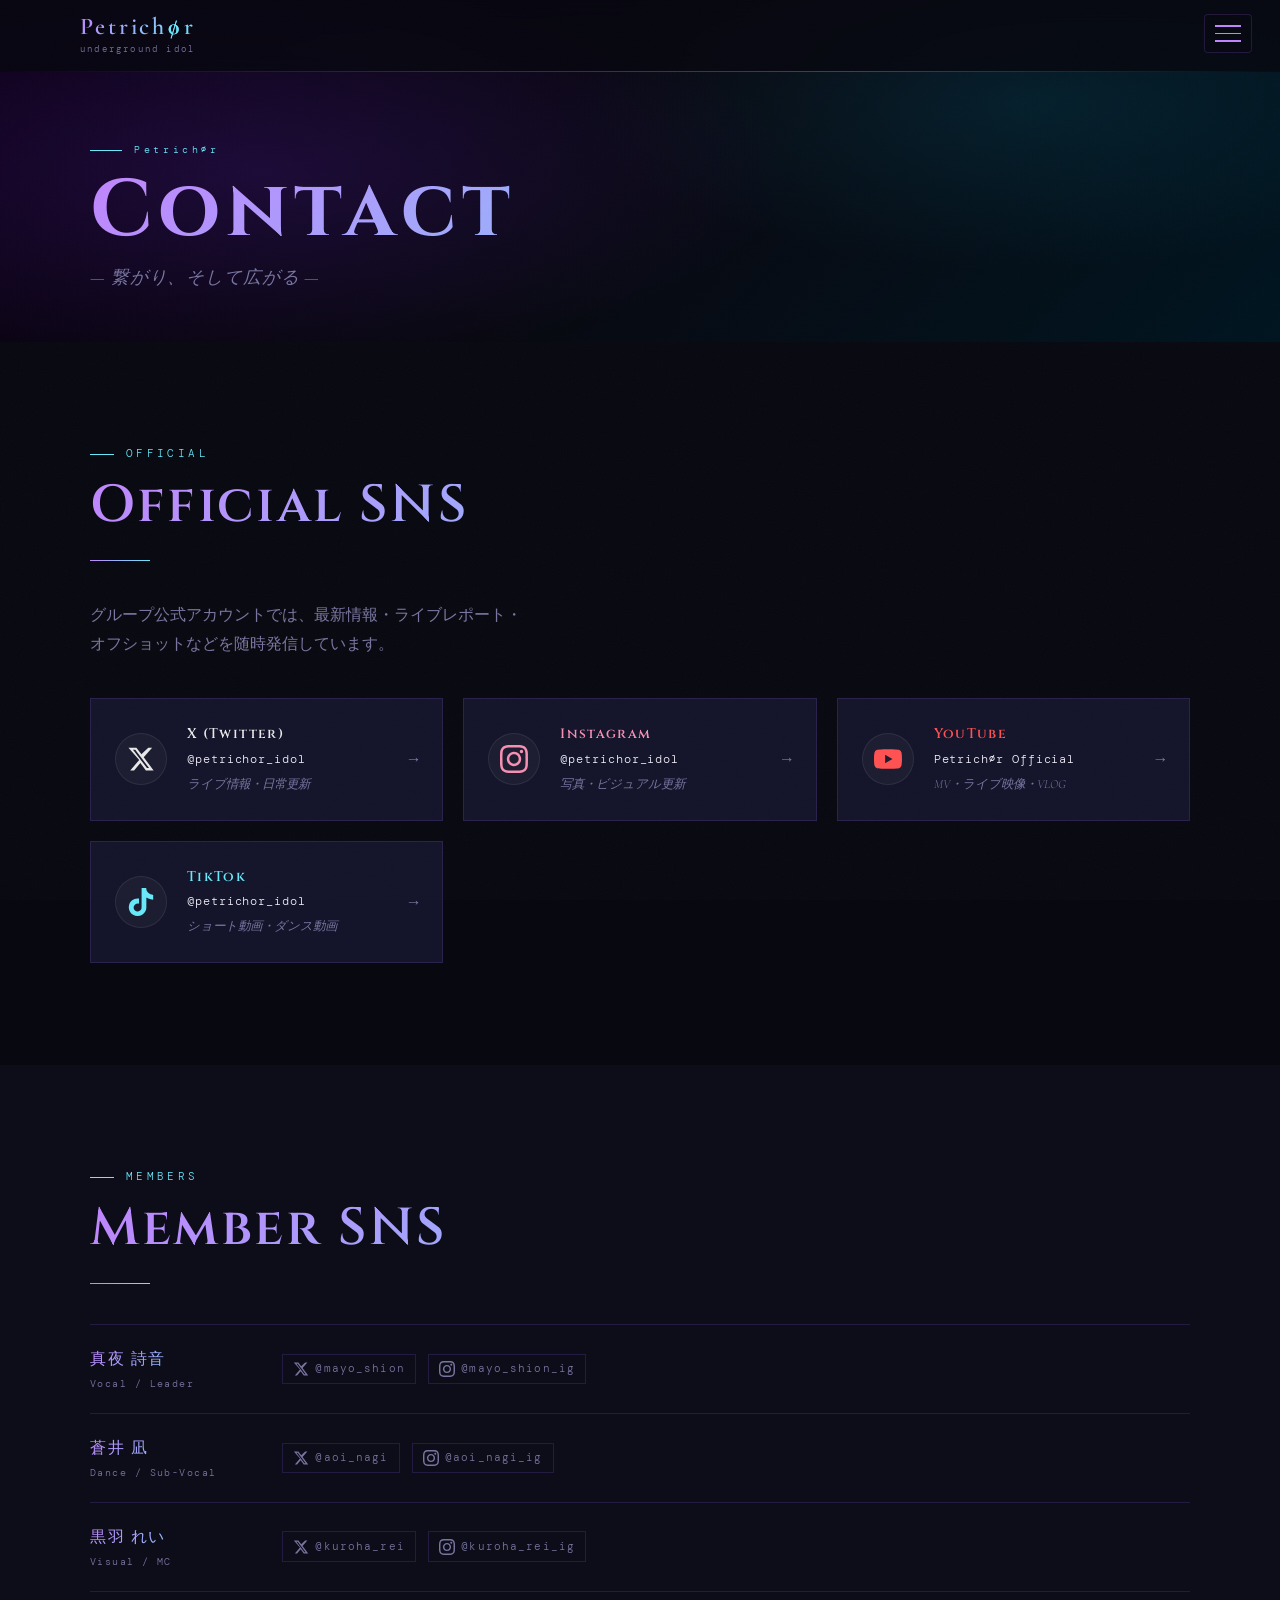
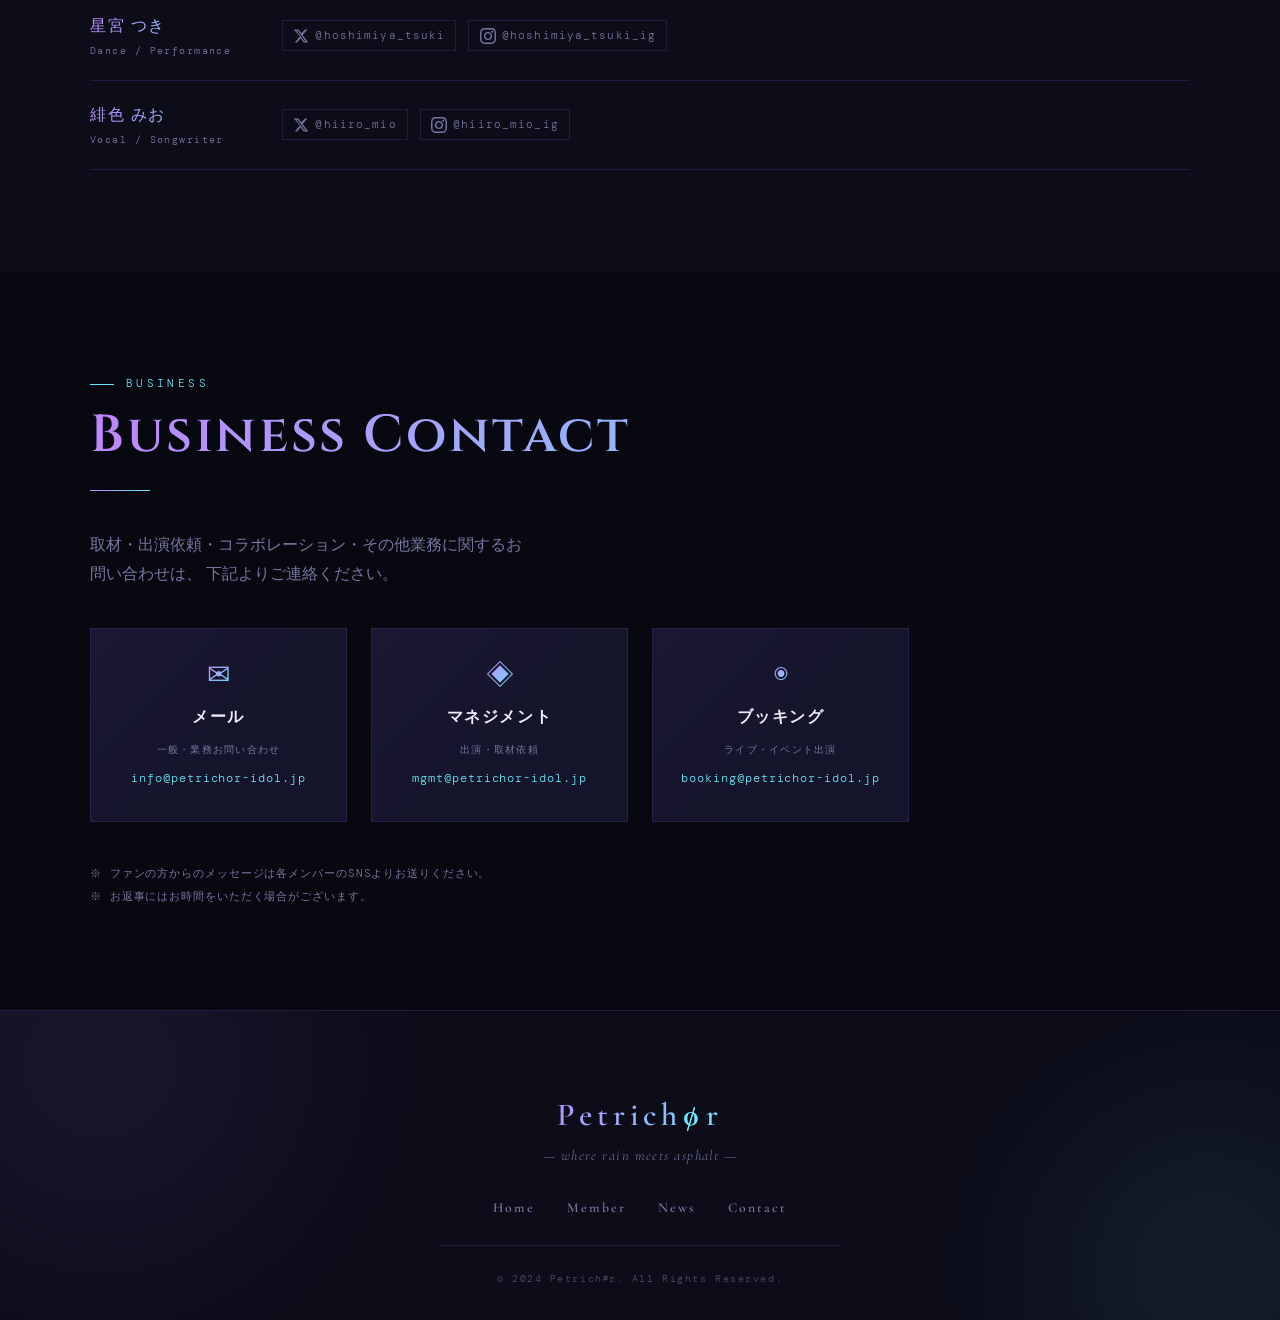
==== commit 11520c5a: "Add files via upload" ====
--- a/contact.html
+++ b/contact.html
@@ -10,7 +10,7 @@
 </head>
 <body>
 
-  <div id="preloader">
+  <div id="preloader" style="display:none">
     <div class="preloader-corners" aria-hidden="true">
       <div class="preloader-corner"></div>
       <div class="preloader-corner"></div>
--- a/style.css
+++ b/style.css
@@ -260,16 +260,228 @@
   from { width: 0; } to { width: 100%; }
 }
 
-/* ── Page Transition Loading Bar（他ページ遷移時・軽微） ─────── */
-#transition-bar {
-  position: fixed; top: 0; left: 0; z-index: 10002;
-  height: 2px; width: 0;
-  background: var(--grad-text);
-  transition: width 0.6s var(--ease-out-expo);
-  pointer-events: none;
-}
-#transition-bar.transition-bar--run {
+/* ── Page Transition Overlay（ページ遷移時の全画面ローダー） ── */
+/* 遷移元でJS生成、遷移先では #preloader がそのまま使われる     */
+/* --ready クラスで display:flex に切替、--visible でフェードイン */
+#page-overlay {
+  position: fixed; inset: 0; z-index: 10000;
+  background: var(--clr-black);
+  display: none;            /* JSが --ready を付けるまで非表示   */
+  align-items: center; justify-content: center;
+  overflow: hidden;
+  opacity: 0;
+  transition: opacity 0.35s var(--ease-out-expo);
+  pointer-events: none;
+}
+#page-overlay.page-overlay--ready {
+  display: flex;            /* DOMに追加後まず表示状態にする      */
+}
+#page-overlay.page-overlay--visible {
+  opacity: 1;               /* 次フレームでフェードイン           */
+  pointer-events: auto;
+}
+/* 背景スキャンライン（preloaderと同デザイン） */
+#page-overlay::before {
+  content: '';
+  position: absolute; inset: 0;
+  background: repeating-linear-gradient(
+    0deg,
+    transparent, transparent 2px,
+    rgba(155,93,229,0.03) 2px, rgba(155,93,229,0.03) 4px
+  );
+  pointer-events: none;
+  animation: pl-scanline 8s linear infinite;
+}
+/* 外枠 */
+#page-overlay::after {
+  content: '';
+  position: absolute; inset: 20px;
+  border: 1px solid rgba(155,93,229,0.15);
+  pointer-events: none;
+  animation: pl-border-pulse 2s ease-in-out infinite;
+}
+.page-overlay-inner {
+  position: relative; z-index: 1;
+  display: flex; flex-direction: column;
+  align-items: center; justify-content: center;
+  gap: 0;
   width: 100%;
+}
+
+/* ── Slim Overlay（トップ以外への遷移時・簡易バーのみ） ─────── */
+#slim-overlay {
+  position: fixed; inset: 0; z-index: 10000;
+  background: rgba(8, 8, 16, 0.92);
+  display: flex; align-items: center; justify-content: center;
+  opacity: 0;
+  transition: opacity 0.2s var(--ease-out-expo);
+  pointer-events: none;
+}
+#slim-overlay.slim-overlay--visible {
+  opacity: 1;
+  pointer-events: auto;
+}
+#slim-overlay.slim-overlay--hidden {
+  opacity: 0;
+  pointer-events: none;
+  transition: opacity 0.35s var(--ease-out-expo);
+}
+.slim-bar {
+  width: 0;
+  height: 3px;
+  max-width: clamp(240px, 40vw, 400px);
+  /* slim-barはwidth:100%コンテナの中で伸びる */
+  background: var(--grad-text);
+  box-shadow: 0 0 12px rgba(155,93,229,0.8), 0 0 24px rgba(103,232,249,0.4);
+  transition: width 0.1s linear;
+  position: relative;
+}
+/* バー先端の光 */
+.slim-bar::after {
+  content: '';
+  position: absolute; right: 0; top: 50%;
+  transform: translateY(-50%);
+  width: 6px; height: 6px; border-radius: 50%;
+  background: #fff;
+  box-shadow: 0 0 8px var(--clr-cyan), 0 0 16px var(--clr-purple-lt);
+}
+/* バー外枠コンテナ */
+#slim-overlay::before {
+  content: '';
+  position: absolute;
+  width: clamp(240px, 40vw, 400px);
+  height: 3px;
+  background: rgba(155,93,229,0.15);
+  border: 1px solid rgba(155,93,229,0.25);
+  box-sizing: content-box;
+}
+
+/* ── オーバーレイ専用コンポーネント（CSSアニメーション不使用） ── */
+/* アニメーションに依存せずJSで直接スタイル制御するため専用クラスで定義 */
+
+/* 4隅のコーナー装飾 */
+.po-corners {
+  position: absolute; inset: 0; z-index: 2;
+  pointer-events: none;
+}
+.po-corner {
+  position: absolute;
+  width: 22px; height: 22px;
+  border-color: var(--clr-purple-lt);
+  border-style: solid;
+  opacity: 0.7;
+}
+.po-corner--tl { top: 24px; left: 24px; border-width: 2px 0 0 2px; }
+.po-corner--tr { top: 24px; right: 24px; border-width: 2px 2px 0 0; }
+.po-corner--bl { bottom: 24px; left: 24px; border-width: 0 0 2px 2px; }
+.po-corner--br { bottom: 24px; right: 24px; border-width: 0 2px 2px 0; }
+
+/* コンテンツ中央エリア */
+.po-inner {
+  position: relative; z-index: 3;
+  display: flex; flex-direction: column;
+  align-items: center; justify-content: center;
+  gap: 0;
+  width: 100%;
+}
+
+/* ロゴ */
+.po-logo {
+  font-family: var(--font-body);
+  font-size: clamp(2.5rem, 8vw, 5rem);
+  font-weight: 600;
+  font-style: normal;
+  letter-spacing: 0.18em;
+  background: var(--grad-text);
+  -webkit-background-clip: text;
+  -webkit-text-fill-color: transparent;
+  background-clip: text;
+  filter: drop-shadow(0 0 24px rgba(155,93,229,0.5));
+  margin: 0;
+}
+.po-symbol {
+  -webkit-text-fill-color: var(--clr-cyan);
+  color: var(--clr-cyan);
+}
+
+/* サブタイトル */
+.po-sub {
+  font-family: var(--font-mono);
+  font-size: clamp(0.55rem, 1.5vw, 0.7rem);
+  letter-spacing: 0.4em;
+  color: var(--clr-cyan);
+  margin-top: 0.5rem;
+  margin-bottom: 2.5rem;
+}
+
+/* プログレスバーエリア */
+.po-bar-area {
+  width: clamp(240px, 40vw, 400px);
+}
+.po-bar-header {
+  display: flex;
+  justify-content: space-between;
+  align-items: center;
+  margin-bottom: 0.5rem;
+}
+.po-bar-label {
+  font-family: var(--font-mono);
+  font-size: 0.6rem;
+  letter-spacing: 0.2em;
+  color: var(--clr-muted);
+}
+.po-bar-pct {
+  font-family: var(--font-mono);
+  font-size: 0.65rem;
+  letter-spacing: 0.05em;
+  color: var(--clr-purple-lt);
+}
+.po-bar-track {
+  width: 100%;
+  height: 3px;
+  background: rgba(155,93,229,0.15);
+  position: relative;
+  overflow: visible;
+}
+/* バー外枠 */
+.po-bar-track::before {
+  content: '';
+  position: absolute;
+  inset: -2px;
+  border: 1px solid rgba(155,93,229,0.25);
+}
+/* セグメントライン */
+.po-bar-track::after {
+  content: '';
+  position: absolute; inset: 0;
+  background: repeating-linear-gradient(
+    90deg,
+    transparent,
+    transparent calc(25% - 1px),
+    rgba(0,0,0,0.4) calc(25% - 1px),
+    rgba(0,0,0,0.4) 25%
+  );
+  pointer-events: none; z-index: 1;
+}
+/* バー本体（widthをJSで制御） */
+.po-bar-fill {
+  height: 100%;
+  width: 0;
+  background: var(--grad-text);
+  position: relative;
+  transition: width 0.12s linear;
+  box-shadow: 0 0 12px rgba(155,93,229,0.8), 0 0 24px rgba(103,232,249,0.4);
+}
+/* バー先端の光 */
+.po-bar-fill::after {
+  content: '';
+  position: absolute;
+  right: 0; top: 50%;
+  transform: translateY(-50%);
+  width: 6px; height: 6px;
+  border-radius: 50%;
+  background: #fff;
+  box-shadow: 0 0 8px var(--clr-cyan), 0 0 16px var(--clr-purple-lt);
 }
 
 /* ── Scroll Progress Bar ──────────────────────────────────── */
@@ -572,16 +784,19 @@
 }
 
 /* ── Page Transition ──────────────────────────────────────── */
+/* page-in/out は opacity のみ（transform を使わない）
+   理由: body に transform があると position:fixed の子要素が
+         ビューポート基準にならず、プリローダーの位置がずれるため */
 .page-transitioning {
-  animation: page-out 0.4s var(--ease-in-out) forwards;
+  animation: page-out 0.35s var(--ease-in-out) forwards;
 }
 @keyframes page-out {
-  to { opacity: 0; transform: translateY(-12px); }
-}
-body { animation: page-in 0.5s var(--ease-out-expo) both; }
+  to { opacity: 0; }
+}
+body { animation: page-in 0.45s var(--ease-out-expo) both; }
 @keyframes page-in {
-  from { opacity: 0; transform: translateY(16px); }
-  to { opacity: 1; transform: none; }
+  from { opacity: 0; }
+  to   { opacity: 1; }
 }
 
 /* ── Button ───────────────────────────────────────────────── */
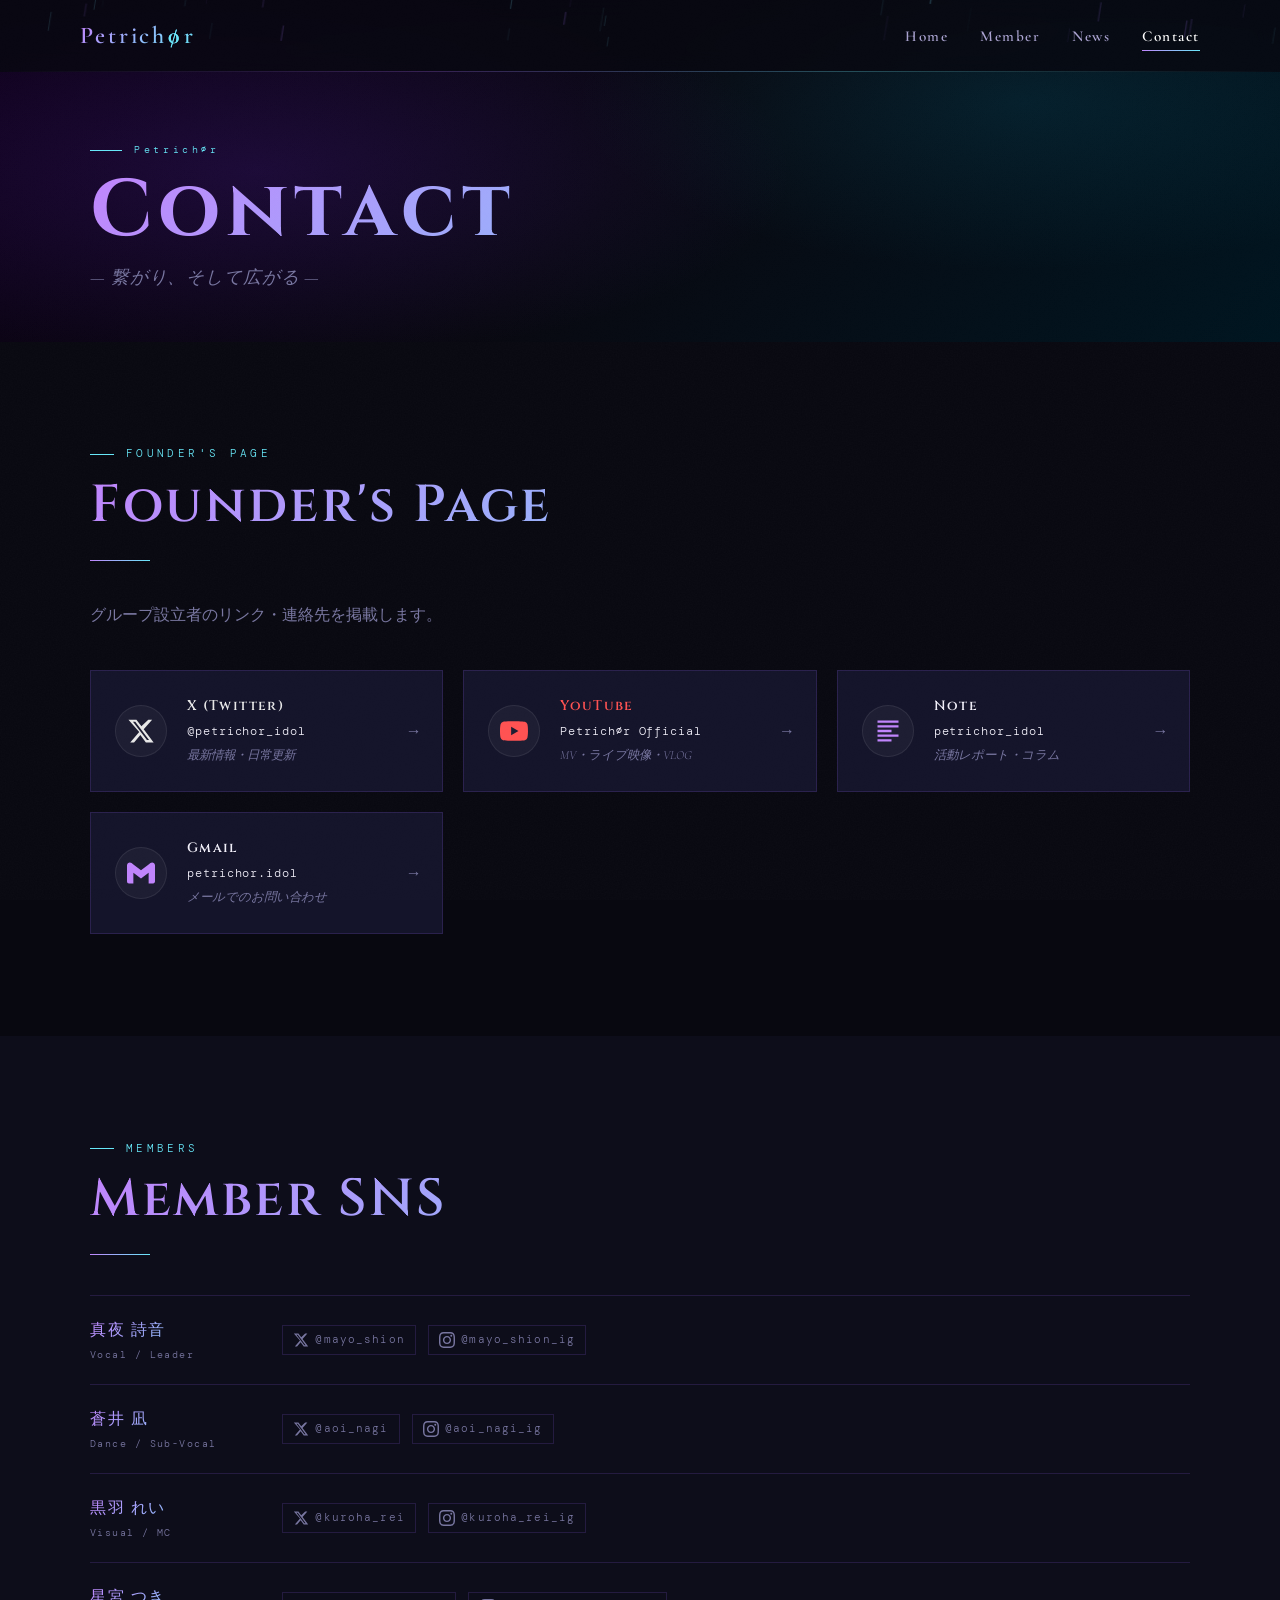
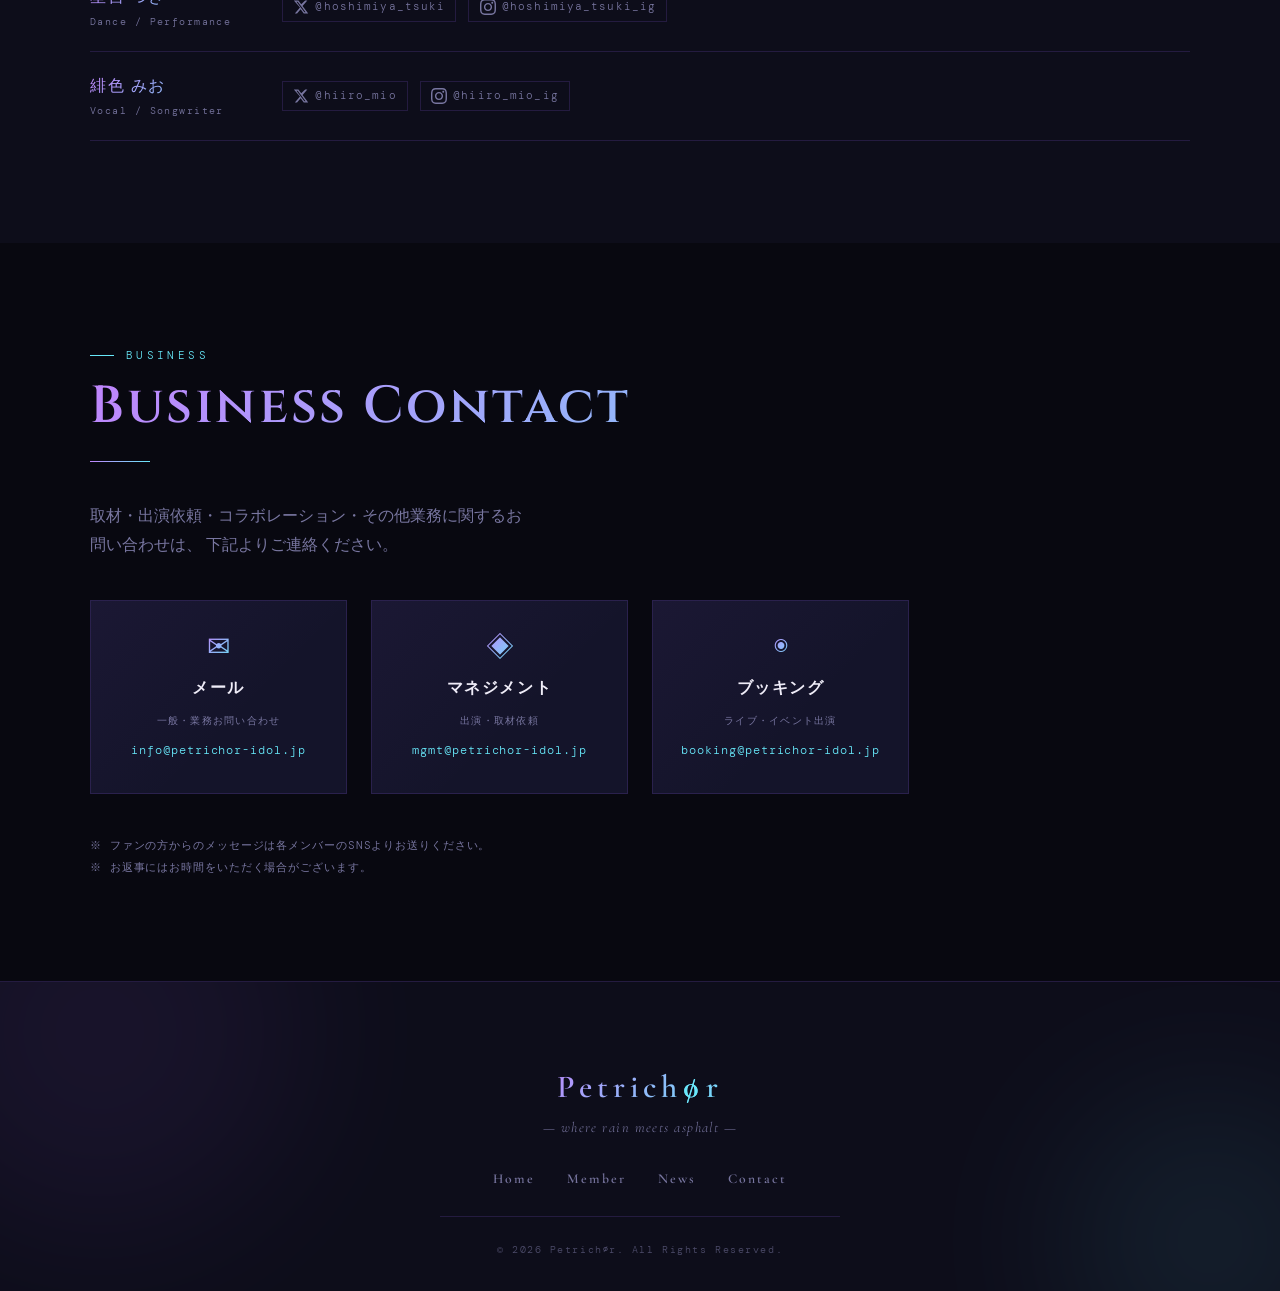
==== commit 0a2639db: "Add files via upload" ====
--- a/contact.html
+++ b/contact.html
@@ -48,12 +48,11 @@
   ===================================================== -->
   <section class="section" id="official-sns" aria-label="公式SNS">
     <div class="section-inner">
-      <div class="section-label" data-reveal>OFFICIAL</div>
-      <h2 class="section-title" data-reveal>Official SNS</h2>
+      <div class="section-label" data-reveal>FOUNDER'S PAGE</div>
+      <h2 class="section-title" data-reveal>Founder's Page</h2>
       <div class="section-divider" data-reveal></div>
       <p class="section-desc" data-reveal>
-        グループ公式アカウントでは、最新情報・ライブレポート・
-        オフショットなどを随時発信しています。
+        グループ設立者のリンク・連絡先を掲載します。
       </p>
       <div class="sns-grid" id="sns-grid" data-reveal data-stagger="0.1"></div>
     </div>
--- a/style.css
+++ b/style.css
@@ -260,229 +260,6 @@
   from { width: 0; } to { width: 100%; }
 }
 
-/* ── Page Transition Overlay（ページ遷移時の全画面ローダー） ── */
-/* 遷移元でJS生成、遷移先では #preloader がそのまま使われる     */
-/* --ready クラスで display:flex に切替、--visible でフェードイン */
-#page-overlay {
-  position: fixed; inset: 0; z-index: 10000;
-  background: var(--clr-black);
-  display: none;            /* JSが --ready を付けるまで非表示   */
-  align-items: center; justify-content: center;
-  overflow: hidden;
-  opacity: 0;
-  transition: opacity 0.35s var(--ease-out-expo);
-  pointer-events: none;
-}
-#page-overlay.page-overlay--ready {
-  display: flex;            /* DOMに追加後まず表示状態にする      */
-}
-#page-overlay.page-overlay--visible {
-  opacity: 1;               /* 次フレームでフェードイン           */
-  pointer-events: auto;
-}
-/* 背景スキャンライン（preloaderと同デザイン） */
-#page-overlay::before {
-  content: '';
-  position: absolute; inset: 0;
-  background: repeating-linear-gradient(
-    0deg,
-    transparent, transparent 2px,
-    rgba(155,93,229,0.03) 2px, rgba(155,93,229,0.03) 4px
-  );
-  pointer-events: none;
-  animation: pl-scanline 8s linear infinite;
-}
-/* 外枠 */
-#page-overlay::after {
-  content: '';
-  position: absolute; inset: 20px;
-  border: 1px solid rgba(155,93,229,0.15);
-  pointer-events: none;
-  animation: pl-border-pulse 2s ease-in-out infinite;
-}
-.page-overlay-inner {
-  position: relative; z-index: 1;
-  display: flex; flex-direction: column;
-  align-items: center; justify-content: center;
-  gap: 0;
-  width: 100%;
-}
-
-/* ── Slim Overlay（トップ以外への遷移時・簡易バーのみ） ─────── */
-#slim-overlay {
-  position: fixed; inset: 0; z-index: 10000;
-  background: rgba(8, 8, 16, 0.92);
-  display: flex; align-items: center; justify-content: center;
-  opacity: 0;
-  transition: opacity 0.2s var(--ease-out-expo);
-  pointer-events: none;
-}
-#slim-overlay.slim-overlay--visible {
-  opacity: 1;
-  pointer-events: auto;
-}
-#slim-overlay.slim-overlay--hidden {
-  opacity: 0;
-  pointer-events: none;
-  transition: opacity 0.35s var(--ease-out-expo);
-}
-.slim-bar {
-  width: 0;
-  height: 3px;
-  max-width: clamp(240px, 40vw, 400px);
-  /* slim-barはwidth:100%コンテナの中で伸びる */
-  background: var(--grad-text);
-  box-shadow: 0 0 12px rgba(155,93,229,0.8), 0 0 24px rgba(103,232,249,0.4);
-  transition: width 0.1s linear;
-  position: relative;
-}
-/* バー先端の光 */
-.slim-bar::after {
-  content: '';
-  position: absolute; right: 0; top: 50%;
-  transform: translateY(-50%);
-  width: 6px; height: 6px; border-radius: 50%;
-  background: #fff;
-  box-shadow: 0 0 8px var(--clr-cyan), 0 0 16px var(--clr-purple-lt);
-}
-/* バー外枠コンテナ */
-#slim-overlay::before {
-  content: '';
-  position: absolute;
-  width: clamp(240px, 40vw, 400px);
-  height: 3px;
-  background: rgba(155,93,229,0.15);
-  border: 1px solid rgba(155,93,229,0.25);
-  box-sizing: content-box;
-}
-
-/* ── オーバーレイ専用コンポーネント（CSSアニメーション不使用） ── */
-/* アニメーションに依存せずJSで直接スタイル制御するため専用クラスで定義 */
-
-/* 4隅のコーナー装飾 */
-.po-corners {
-  position: absolute; inset: 0; z-index: 2;
-  pointer-events: none;
-}
-.po-corner {
-  position: absolute;
-  width: 22px; height: 22px;
-  border-color: var(--clr-purple-lt);
-  border-style: solid;
-  opacity: 0.7;
-}
-.po-corner--tl { top: 24px; left: 24px; border-width: 2px 0 0 2px; }
-.po-corner--tr { top: 24px; right: 24px; border-width: 2px 2px 0 0; }
-.po-corner--bl { bottom: 24px; left: 24px; border-width: 0 0 2px 2px; }
-.po-corner--br { bottom: 24px; right: 24px; border-width: 0 2px 2px 0; }
-
-/* コンテンツ中央エリア */
-.po-inner {
-  position: relative; z-index: 3;
-  display: flex; flex-direction: column;
-  align-items: center; justify-content: center;
-  gap: 0;
-  width: 100%;
-}
-
-/* ロゴ */
-.po-logo {
-  font-family: var(--font-body);
-  font-size: clamp(2.5rem, 8vw, 5rem);
-  font-weight: 600;
-  font-style: normal;
-  letter-spacing: 0.18em;
-  background: var(--grad-text);
-  -webkit-background-clip: text;
-  -webkit-text-fill-color: transparent;
-  background-clip: text;
-  filter: drop-shadow(0 0 24px rgba(155,93,229,0.5));
-  margin: 0;
-}
-.po-symbol {
-  -webkit-text-fill-color: var(--clr-cyan);
-  color: var(--clr-cyan);
-}
-
-/* サブタイトル */
-.po-sub {
-  font-family: var(--font-mono);
-  font-size: clamp(0.55rem, 1.5vw, 0.7rem);
-  letter-spacing: 0.4em;
-  color: var(--clr-cyan);
-  margin-top: 0.5rem;
-  margin-bottom: 2.5rem;
-}
-
-/* プログレスバーエリア */
-.po-bar-area {
-  width: clamp(240px, 40vw, 400px);
-}
-.po-bar-header {
-  display: flex;
-  justify-content: space-between;
-  align-items: center;
-  margin-bottom: 0.5rem;
-}
-.po-bar-label {
-  font-family: var(--font-mono);
-  font-size: 0.6rem;
-  letter-spacing: 0.2em;
-  color: var(--clr-muted);
-}
-.po-bar-pct {
-  font-family: var(--font-mono);
-  font-size: 0.65rem;
-  letter-spacing: 0.05em;
-  color: var(--clr-purple-lt);
-}
-.po-bar-track {
-  width: 100%;
-  height: 3px;
-  background: rgba(155,93,229,0.15);
-  position: relative;
-  overflow: visible;
-}
-/* バー外枠 */
-.po-bar-track::before {
-  content: '';
-  position: absolute;
-  inset: -2px;
-  border: 1px solid rgba(155,93,229,0.25);
-}
-/* セグメントライン */
-.po-bar-track::after {
-  content: '';
-  position: absolute; inset: 0;
-  background: repeating-linear-gradient(
-    90deg,
-    transparent,
-    transparent calc(25% - 1px),
-    rgba(0,0,0,0.4) calc(25% - 1px),
-    rgba(0,0,0,0.4) 25%
-  );
-  pointer-events: none; z-index: 1;
-}
-/* バー本体（widthをJSで制御） */
-.po-bar-fill {
-  height: 100%;
-  width: 0;
-  background: var(--grad-text);
-  position: relative;
-  transition: width 0.12s linear;
-  box-shadow: 0 0 12px rgba(155,93,229,0.8), 0 0 24px rgba(103,232,249,0.4);
-}
-/* バー先端の光 */
-.po-bar-fill::after {
-  content: '';
-  position: absolute;
-  right: 0; top: 50%;
-  transform: translateY(-50%);
-  width: 6px; height: 6px;
-  border-radius: 50%;
-  background: #fff;
-  box-shadow: 0 0 8px var(--clr-cyan), 0 0 16px var(--clr-purple-lt);
-}
 
 /* ── Scroll Progress Bar ──────────────────────────────────── */
 #scroll-progress {
@@ -554,110 +331,39 @@
   margin-top: 3px;
 }
 
-/* Nav — 常にドロワー格納式（PC・スマホ共通） */
-.site-nav {
-  position: fixed;
-  top: 0; right: 0; bottom: 0;
-  width: min(300px, 82vw);
-  background: rgba(22, 18, 48, 0.97);
-  backdrop-filter: blur(24px);
-  -webkit-backdrop-filter: blur(24px);
-  border-left: 1px solid rgba(160, 100, 255, 0.35);
-  /* 上部: ハンバーガーボタン分の余白 / 下部: 安全エリア対応 */
-  padding: calc(var(--header-h) + 3rem) 2rem 2rem;
-  transform: translateX(100%);
-  transition: transform 0.42s var(--ease-out-expo);
-  z-index: 1000; /* ハンバーガー(1001)より後ろ、コンテンツより前 */
-  display: flex;
-  flex-direction: column;
-  justify-content: flex-start;
-  gap: 0;
-  overflow-y: auto;
-  box-sizing: border-box;
-}
-.site-nav.site-nav--open { transform: none; }
+/* Nav — ヘッダー内インライン展開（PC・スマホ共通） */
+.site-nav { margin-left: auto; }
 
 .nav-list {
   display: flex;
-  flex-direction: column;
-  align-items: flex-start;
-  gap: 0;
-}
-.nav-item {
-  width: 100%;
-  border-bottom: 1px solid rgba(160, 100, 255, 0.15);
-}
-.nav-item:first-child { border-top: 1px solid rgba(160, 100, 255, 0.15); }
+  align-items: center;
+  gap: clamp(0.6rem, 2.5vw, 2rem);
+  flex-wrap: nowrap;
+}
 
 .nav-link {
-  display: block;
   font-family: var(--font-body);
   font-weight: 600;
   font-style: normal;
-  font-size: 1.25rem;
-  letter-spacing: 0.18em;
-  color: rgba(220, 210, 255, 0.85);
-  padding: 1.1rem 0.25rem;
+  font-size: clamp(0.75rem, 1.4vw, 0.95rem);
+  letter-spacing: 0.1em;
+  color: rgba(210, 200, 255, 0.8);
+  white-space: nowrap;
   position: relative;
-  transition: color 0.3s, padding-left 0.35s var(--ease-out-expo);
-}
-.nav-link::before {
-  content: '';
-  position: absolute; left: 0; top: 50%;
-  transform: translateY(-50%) scaleX(0);
-  transform-origin: left;
-  width: 3px; height: 60%;
-  background: var(--grad-text);
-  transition: transform 0.3s var(--ease-out-expo);
-  border-radius: 2px;
+  padding: 0.25em 0;
+  transition: color 0.3s;
+}
+.nav-link::after {
+  content: '';
+  position: absolute; bottom: -2px; left: 0;
+  width: 0; height: 1px;
+  background: var(--grad-text);
+  transition: width 0.3s var(--ease-out-expo);
 }
 .nav-link:hover,
-.nav-link--active {
-  color: #fff;
-  padding-left: 1rem;
-}
-.nav-link:hover::before,
-.nav-link--active::before { transform: translateY(-50%) scaleX(1); }
-
-.nav-deco {
-  margin-top: auto;
-  padding-top: 2rem;
-  font-family: var(--font-mono);
-  font-size: 0.6rem;
-  letter-spacing: 0.25em;
-  color: rgba(160, 100, 255, 0.35);
-}
-
-/* Hamburger — ヘッダーと独立したfixed要素 / スクロール追従 */
-.nav-toggle {
-  position: fixed;
-  top: calc((var(--header-h) - 44px) / 2);
-  right: clamp(1rem, 3vw, 1.75rem);
-  z-index: 1001; /* ヘッダー(1000)より前面 */
-  display: flex;
-  flex-direction: column;
-  gap: 6px;
-  padding: 10px;
-  border-radius: 4px;
-  background: rgba(8, 8, 16, 0.5);
-  backdrop-filter: blur(8px);
-  -webkit-backdrop-filter: blur(8px);
-  border: 1px solid rgba(155, 93, 229, 0.2);
-  transition: background 0.25s, border-color 0.25s;
-}
-.nav-toggle:hover {
-  background: rgba(155, 93, 229, 0.18);
-  border-color: rgba(155, 93, 229, 0.5);
-}
-.hamburger-line {
-  display: block; width: 26px; height: 1.5px;
-  background: var(--clr-purple-lt);
-  transition: transform 0.38s var(--ease-out-expo), opacity 0.25s, background 0.25s;
-}
-.nav-toggle:hover .hamburger-line { background: #fff; }
-.nav-toggle--active .hamburger-line:nth-child(1) { transform: translateY(7.5px) rotate(45deg); }
-.nav-toggle--active .hamburger-line:nth-child(2) { opacity: 0; }
-.nav-toggle--active .hamburger-line:nth-child(3) { transform: translateY(-7.5px) rotate(-45deg); }
+.nav-link--active { color: #fff; }
+.nav-link:hover::after,
+.nav-link--active::after { width: 100%; }
 
 /* Header decorative line */
 .header-line {
@@ -670,18 +376,23 @@
   opacity: 0.3;
 }
 
-/* Nav overlay — PC・スマホ共通で使用 */
-.nav-overlay {
-  display: block;
-  position: fixed; inset: 0; z-index: 998;
-  background: rgba(0,0,0,0.55);
-  opacity: 0;
+
+
+/* ── ヘッダー雨エフェクト canvas ─────────────────────────────── */
+.header-rain-canvas {
+  position: absolute;
+  inset: 0;
+  width: 100%;
+  height: 100%;
   pointer-events: none;
-  transition: opacity 0.35s;
-}
-.nav-overlay--active {
-  opacity: 1;
-  pointer-events: auto;
+  opacity: 0.45;
+  z-index: 0;
+}
+/* ヘッダー内コンテンツ（ロゴ・ナビ）を雨の上に */
+.header-logo,
+.site-nav {
+  position: relative;
+  z-index: 1;
 }
 
 /* ── Page Body Padding ────────────────────────────────────── */
@@ -979,12 +690,7 @@
   transform: translateY(-4px);
 }
 
-/* ── Responsive ───────────────────────────────────────────── */
-/* nav-overlayはJS側で制御するためdisplay:blockが必要 */
-@media (max-width: 768px) {
-  .nav-overlay { display: block; pointer-events: none; }
-  body.nav-open { overflow: hidden; }
-}
+
 
 /* ── AI Credit ────────────────────────────────────────────── */
 .ai-credit {
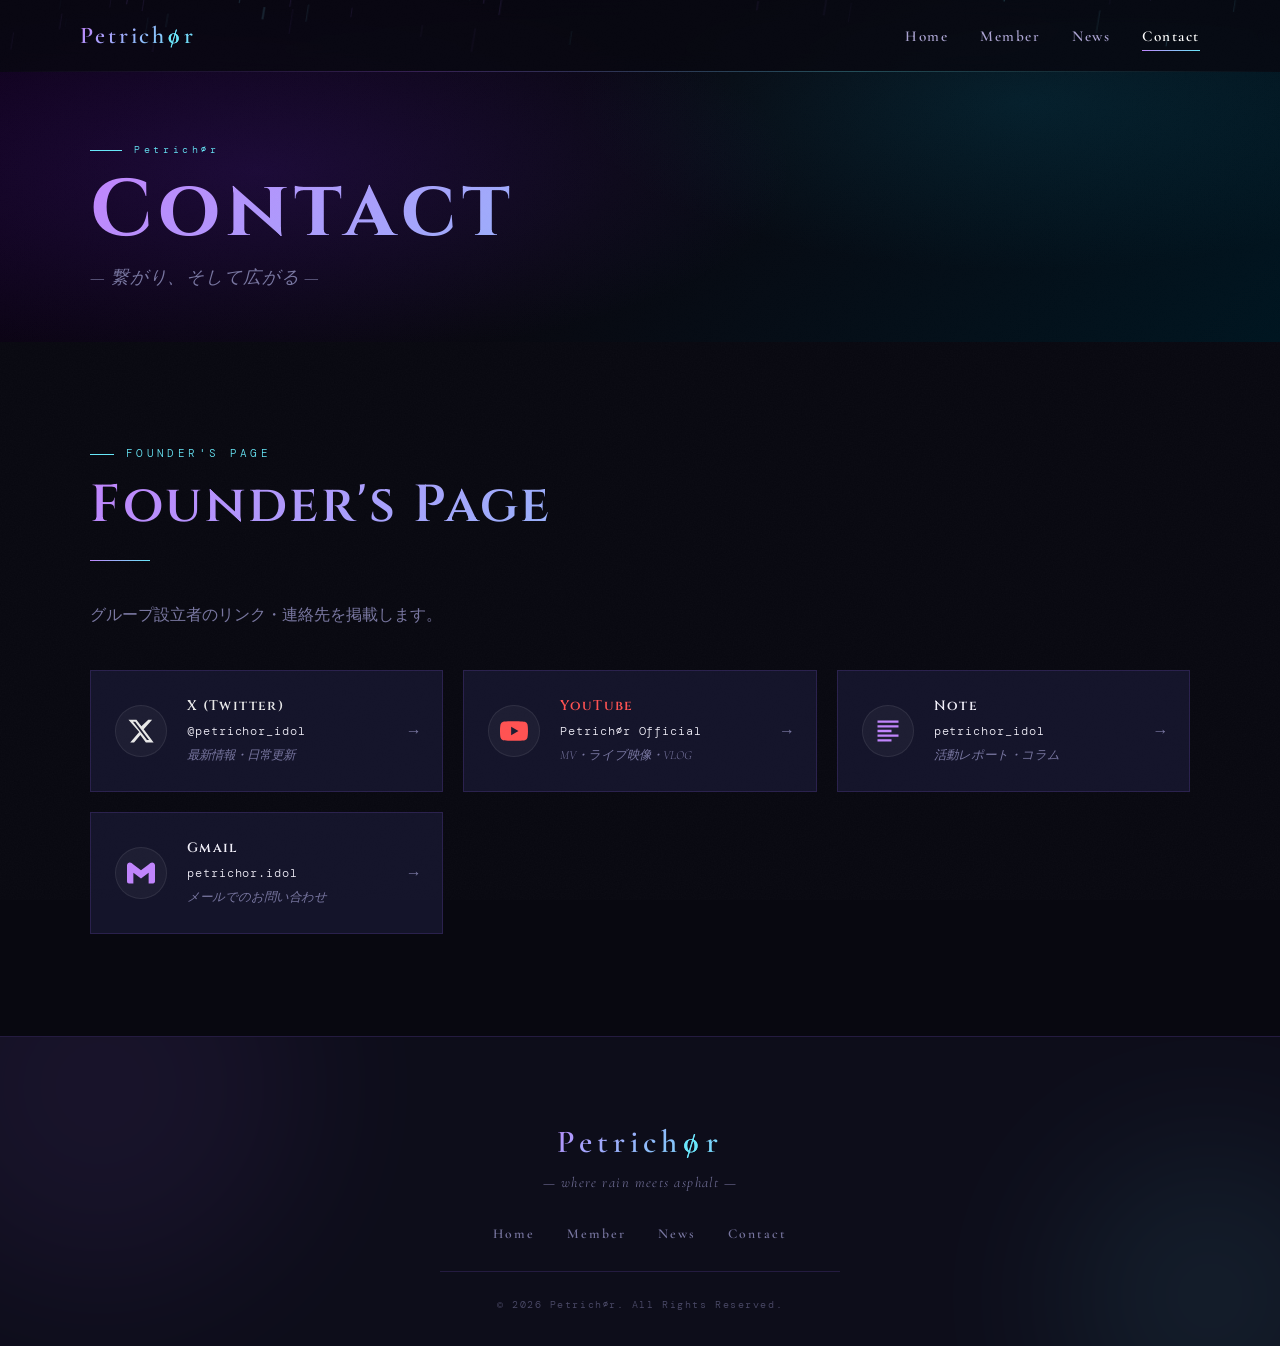
==== commit 294d6cf6: "Add files via upload" ====
--- a/contact.html
+++ b/contact.html
@@ -58,39 +58,6 @@
     </div>
   </section>
 
-  <!-- ====================================================
-       MEMBER SNS
-       ★ data/contact.json の memberSns を編集してください
-  ===================================================== -->
-  <section class="section section--dark" id="member-sns" aria-label="メンバーSNS">
-    <div class="section-inner">
-      <div class="section-label" data-reveal>MEMBERS</div>
-      <h2 class="section-title" data-reveal>Member SNS</h2>
-      <div class="section-divider" data-reveal></div>
-      <div class="member-sns-list" id="member-sns-list" data-reveal data-stagger="0.07"></div>
-    </div>
-  </section>
-
-  <!-- ====================================================
-       BUSINESS CONTACT
-       ★ data/contact.json の business を編集してください
-  ===================================================== -->
-  <section class="section" id="business" aria-label="関係者・業務連絡">
-    <div class="section-inner">
-      <div class="section-label" data-reveal>BUSINESS</div>
-      <h2 class="section-title" data-reveal>Business Contact</h2>
-      <div class="section-divider" data-reveal></div>
-      <p class="section-desc" data-reveal>
-        取材・出演依頼・コラボレーション・その他業務に関するお問い合わせは、
-        下記よりご連絡ください。
-      </p>
-      <div class="contact-cards" id="business-cards" data-reveal data-stagger="0.1"></div>
-      <p class="contact-note text-muted font-mono" data-reveal>
-        ※ ファンの方からのメッセージは各メンバーのSNSよりお送りください。<br>
-        ※ お返事にはお時間をいただく場合がございます。
-      </p>
-    </div>
-  </section>
 
   <!-- Footer -->
   <div id="footer-placeholder"></div>
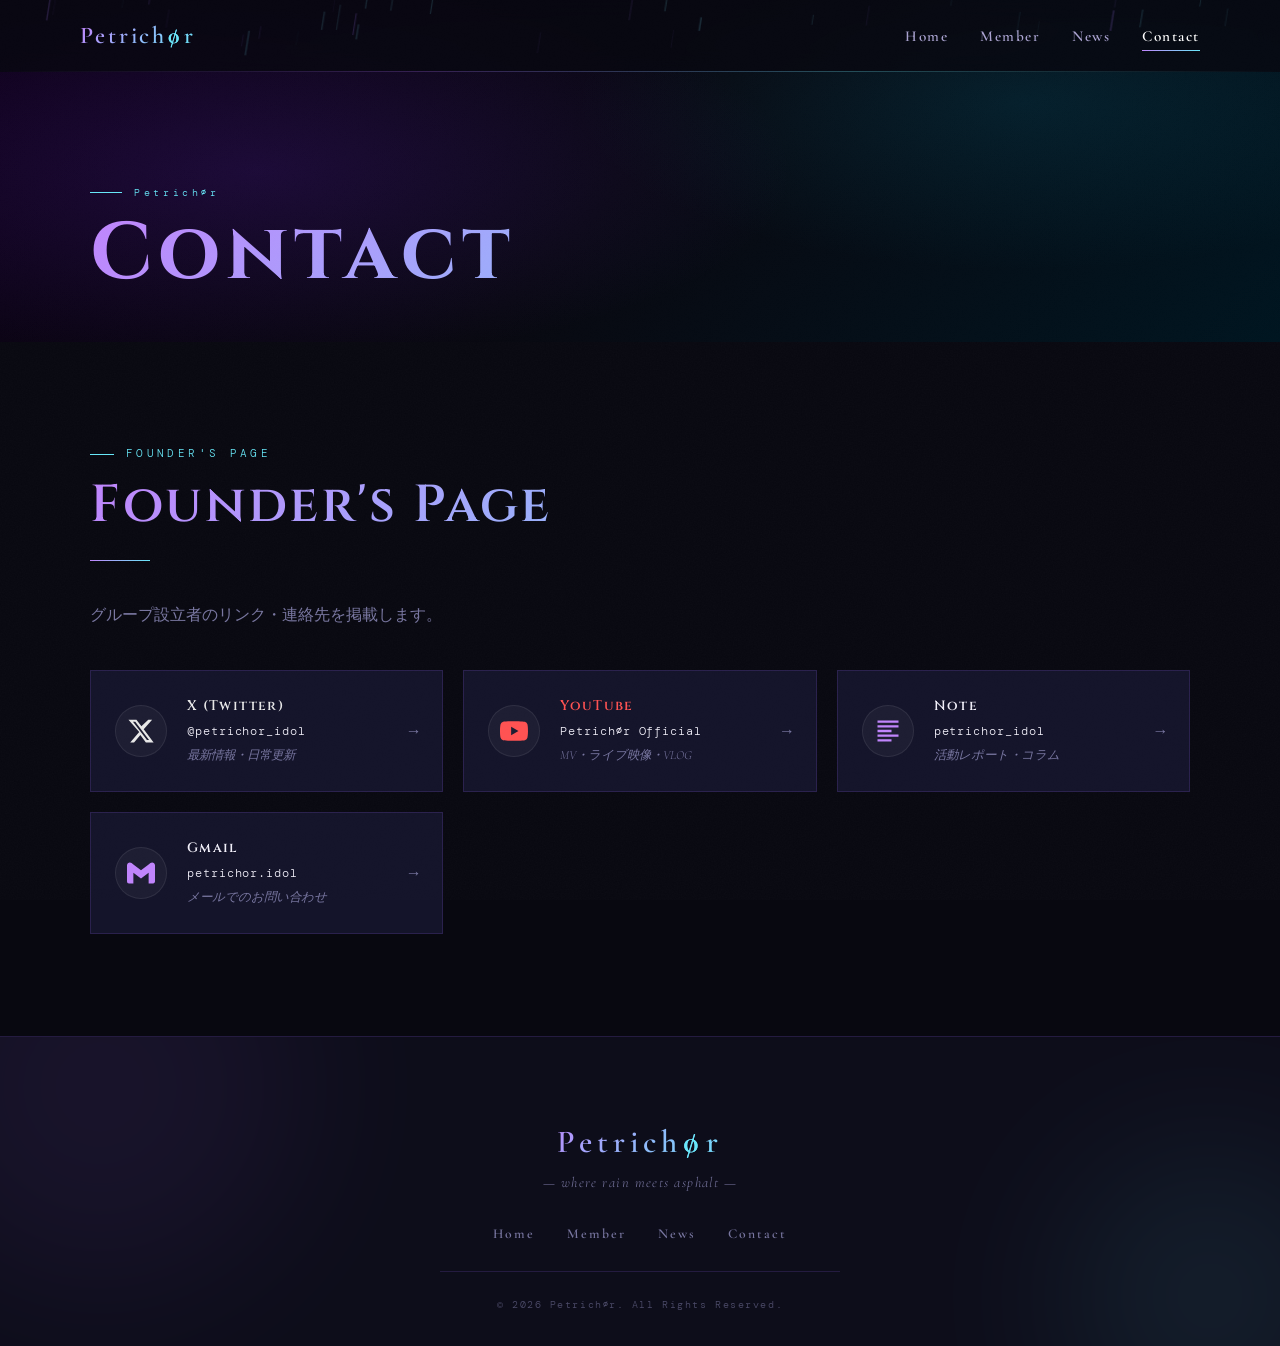
==== commit e07b19eb: "Update contact.html" ====
--- a/contact.html
+++ b/contact.html
@@ -38,7 +38,7 @@
     <div class="page-banner-inner">
       <p class="page-banner-label">Petrich∅r</p>
       <h1 class="page-banner-title">Contact</h1>
-      <p class="page-banner-sub">— 繋がり、そして広がる —</p>
+      <!--<p class="page-banner-sub">— 繋がり、そして広がる —</p>　　必要なさそうなキャプションなのでコメント化-->
     </div>
   </section>
 
